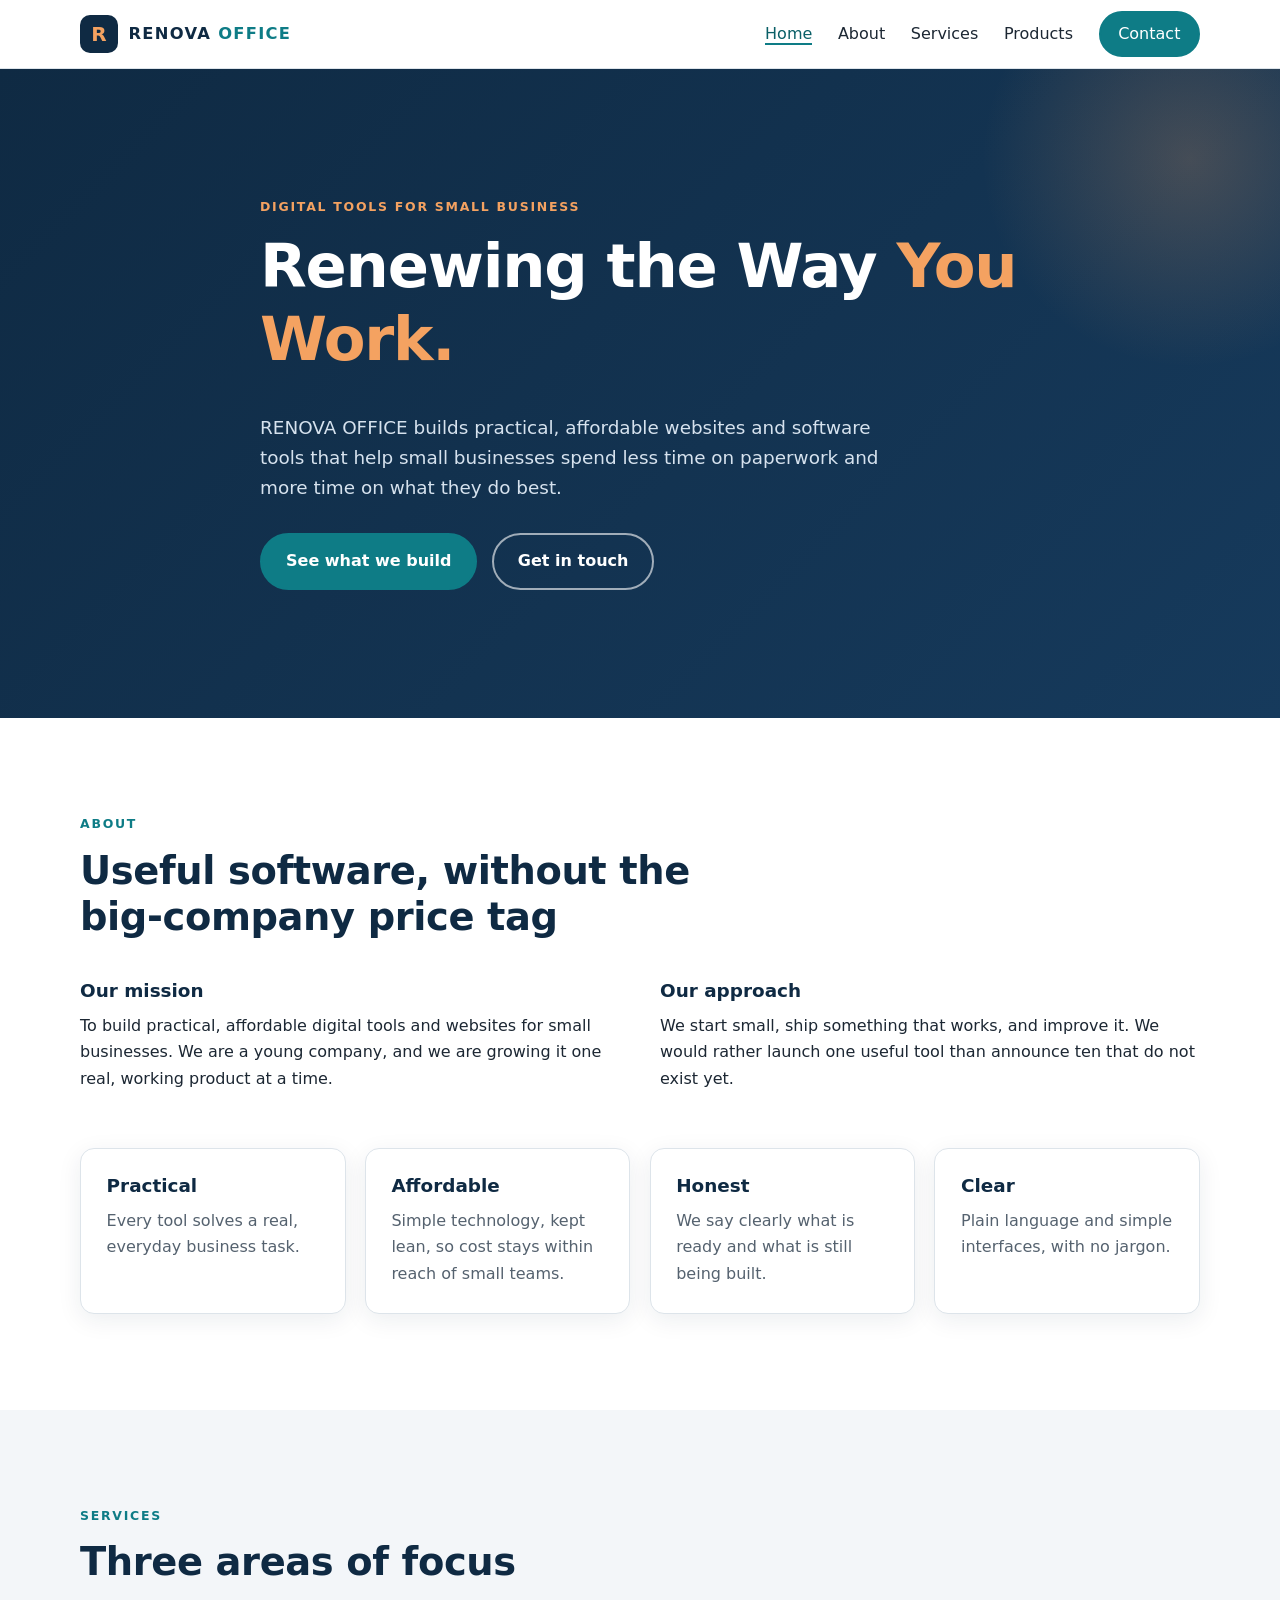
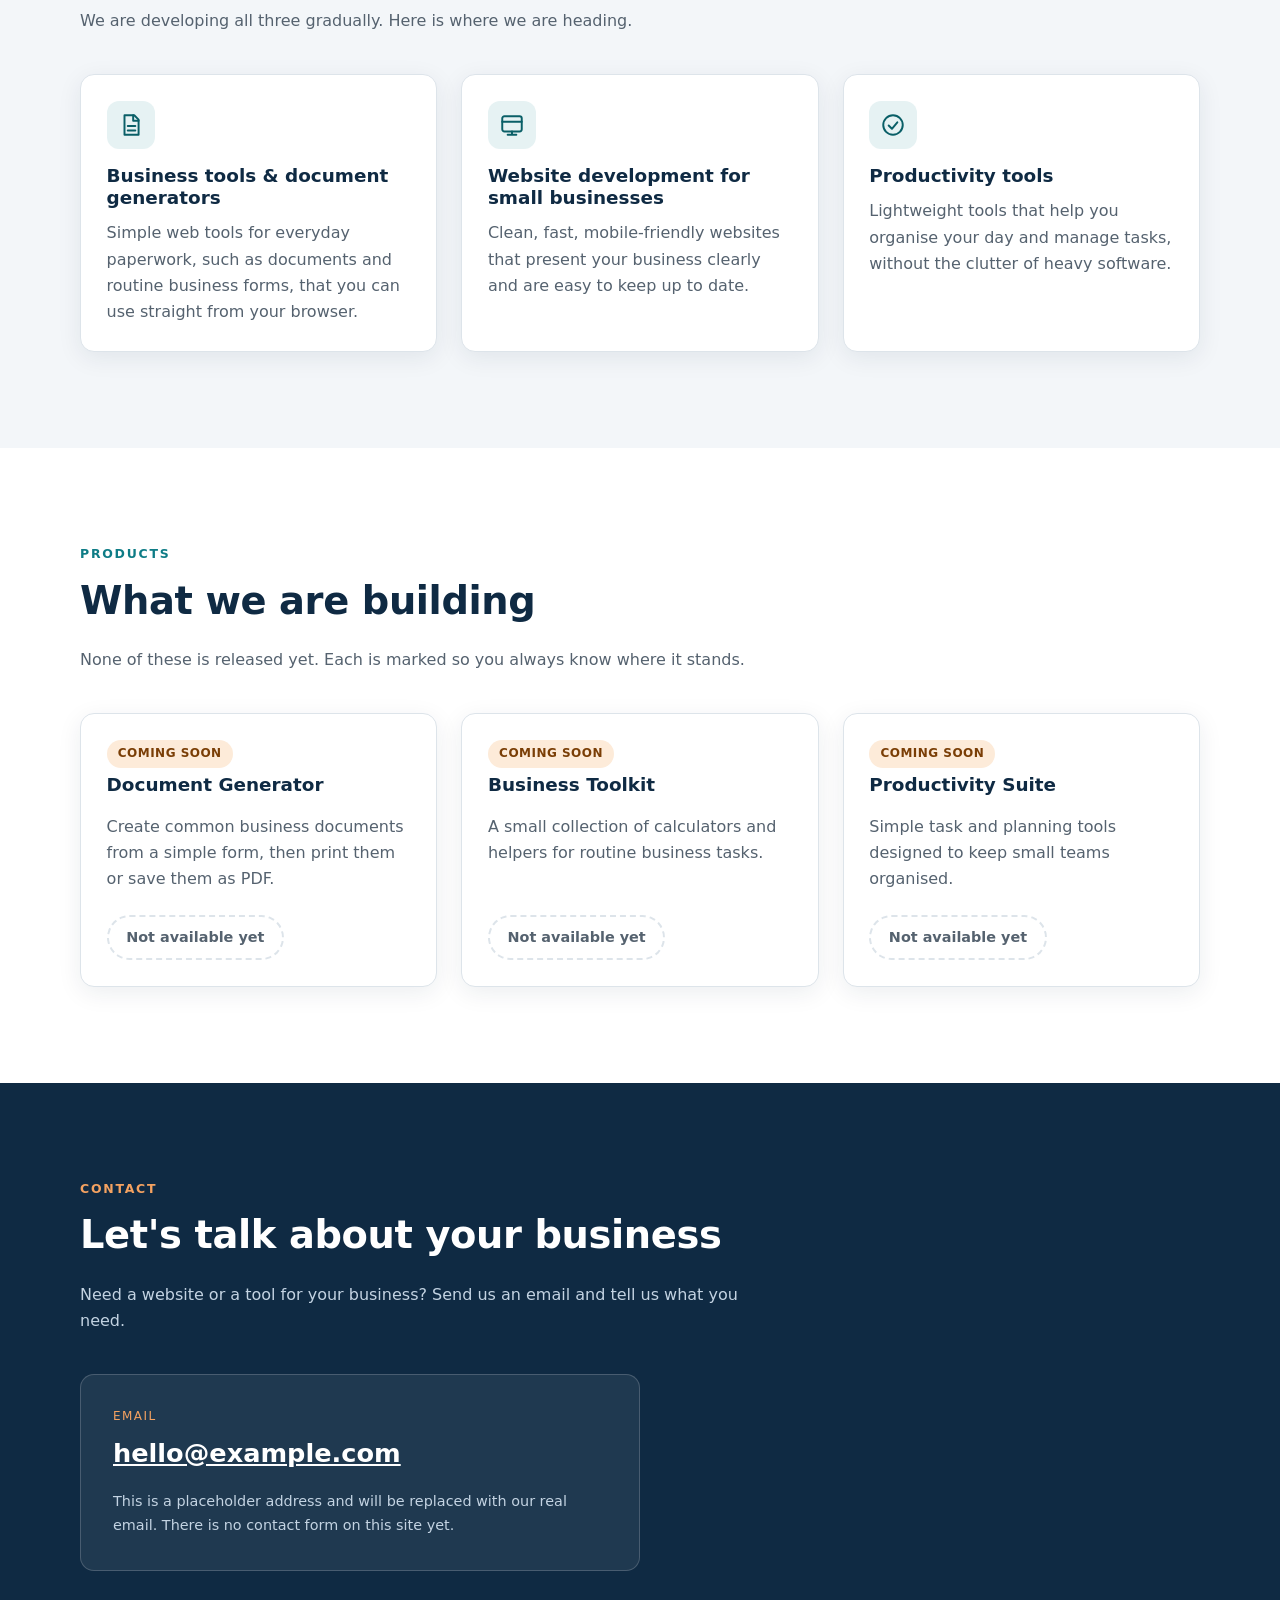
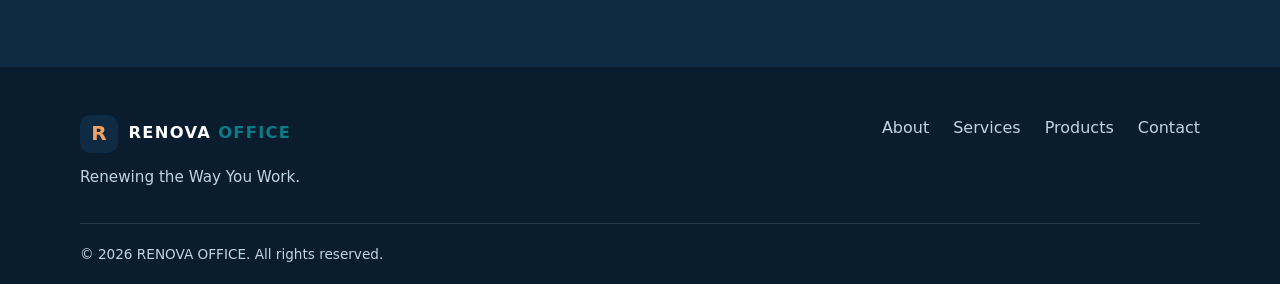
==== index.html @ 02d33f27 "Add Phase 1 company website Static HTML/CSS/vanilla JS site with Home, About, Services, Products (al" ====
<!DOCTYPE html>
<html lang="en">
<head>
  <meta charset="UTF-8">
  <meta name="viewport" content="width=device-width, initial-scale=1">
  <title>RENOVA OFFICE — Renewing the Way You Work</title>
  <meta name="description" content="RENOVA OFFICE builds practical, affordable digital tools and websites for small businesses.">
  <meta name="theme-color" content="#0f2a43">
  <link rel="icon" href="assets/favicon.svg" type="image/svg+xml">
  <link rel="stylesheet" href="style.css">
  <script src="script.js" defer></script>
</head>
<body>
  <a class="skip-link" href="#main">Skip to content</a>

  <header class="site-header" id="top">
    <div class="container header-inner">
      <a class="brand" href="#top" aria-label="RENOVA OFFICE home">
        <span class="brand-mark" aria-hidden="true">R</span>
        <span class="brand-name">RENOVA <span>OFFICE</span></span>
      </a>
      <button class="nav-toggle" id="nav-toggle" aria-expanded="false" aria-controls="site-nav" aria-label="Toggle navigation">
        <span></span><span></span><span></span>
      </button>
      <nav class="site-nav" id="site-nav" aria-label="Main">
        <ul>
          <li><a href="#home">Home</a></li>
          <li><a href="#about">About</a></li>
          <li><a href="#services">Services</a></li>
          <li><a href="#products">Products</a></li>
          <li><a class="btn btn-small" href="#contact">Contact</a></li>
        </ul>
      </nav>
    </div>
  </header>

  <main id="main">
    <!-- HOME -->
    <section class="hero" id="home">
      <div class="container hero-inner">
        <p class="eyebrow reveal">Digital tools for small business</p>
        <h1 class="reveal">Renewing the Way <span class="accent">You Work.</span></h1>
        <p class="lead reveal">RENOVA OFFICE builds practical, affordable websites and software tools that help small businesses spend less time on paperwork and more time on what they do best.</p>
        <div class="hero-actions reveal">
          <a class="btn" href="#services">See what we build</a>
          <a class="btn btn-ghost" href="#contact">Get in touch</a>
        </div>
      </div>
    </section>

    <!-- ABOUT -->
    <section class="section" id="about">
      <div class="container">
        <header class="section-head reveal">
          <p class="eyebrow">About</p>
          <h2>Useful software, without the big-company price tag</h2>
        </header>
        <div class="about-grid">
          <div class="reveal">
            <h3>Our mission</h3>
            <p>To build practical, affordable digital tools and websites for small businesses. We are a young company, and we are growing it one real, working product at a time.</p>
          </div>
          <div class="reveal">
            <h3>Our approach</h3>
            <p>We start small, ship something that works, and improve it. We would rather launch one useful tool than announce ten that do not exist yet.</p>
          </div>
        </div>
        <ul class="values">
          <li class="card reveal">
            <h3>Practical</h3>
            <p>Every tool solves a real, everyday business task.</p>
          </li>
          <li class="card reveal">
            <h3>Affordable</h3>
            <p>Simple technology, kept lean, so cost stays within reach of small teams.</p>
          </li>
          <li class="card reveal">
            <h3>Honest</h3>
            <p>We say clearly what is ready and what is still being built.</p>
          </li>
          <li class="card reveal">
            <h3>Clear</h3>
            <p>Plain language and simple interfaces, with no jargon.</p>
          </li>
        </ul>
      </div>
    </section>

    <!-- SERVICES -->
    <section class="section section-alt" id="services">
      <div class="container">
        <header class="section-head reveal">
          <p class="eyebrow">Services</p>
          <h2>Three areas of focus</h2>
          <p>We are developing all three gradually. Here is where we are heading.</p>
        </header>
        <div class="grid-3">
          <article class="card service reveal">
            <span class="icon" aria-hidden="true">
              <svg viewBox="0 0 24 24"><path d="M6 3h9l4 4v14H6z"/><path d="M14 3v5h5"/><path d="M9 13h7M9 17h7"/></svg>
            </span>
            <h3>Business tools &amp; document generators</h3>
            <p>Simple web tools for everyday paperwork, such as documents and routine business forms, that you can use straight from your browser.</p>
          </article>
          <article class="card service reveal">
            <span class="icon" aria-hidden="true">
              <svg viewBox="0 0 24 24"><rect x="3" y="4" width="18" height="14" rx="2"/><path d="M3 9h18M8 21h8M12 18v3"/></svg>
            </span>
            <h3>Website development for small businesses</h3>
            <p>Clean, fast, mobile-friendly websites that present your business clearly and are easy to keep up to date.</p>
          </article>
          <article class="card service reveal">
            <span class="icon" aria-hidden="true">
              <svg viewBox="0 0 24 24"><circle cx="12" cy="12" r="9"/><path d="M8 12.5l3 3 5-6"/></svg>
            </span>
            <h3>Productivity tools</h3>
            <p>Lightweight tools that help you organise your day and manage tasks, without the clutter of heavy software.</p>
          </article>
        </div>
      </div>
    </section>

    <!-- PRODUCTS -->
    <section class="section" id="products">
      <div class="container">
        <header class="section-head reveal">
          <p class="eyebrow">Products</p>
          <h2>What we are building</h2>
          <p>None of these is released yet. Each is marked so you always know where it stands.</p>
        </header>
        <div class="grid-3" id="product-list">
          <article class="card product reveal" data-status="coming-soon">
            <span class="badge">Coming Soon</span>
            <h3>Document Generator</h3>
            <p>Create common business documents from a simple form, then print them or save them as PDF.</p>
            <span class="btn btn-disabled" aria-disabled="true">Not available yet</span>
          </article>
          <article class="card product reveal" data-status="coming-soon">
            <span class="badge">Coming Soon</span>
            <h3>Business Toolkit</h3>
            <p>A small collection of calculators and helpers for routine business tasks.</p>
            <span class="btn btn-disabled" aria-disabled="true">Not available yet</span>
          </article>
          <article class="card product reveal" data-status="coming-soon">
            <span class="badge">Coming Soon</span>
            <h3>Productivity Suite</h3>
            <p>Simple task and planning tools designed to keep small teams organised.</p>
            <span class="btn btn-disabled" aria-disabled="true">Not available yet</span>
          </article>
        </div>
      </div>
    </section>

    <!-- CONTACT -->
    <section class="section section-dark" id="contact">
      <div class="container contact-inner">
        <header class="section-head reveal">
          <p class="eyebrow">Contact</p>
          <h2>Let's talk about your business</h2>
          <p>Need a website or a tool for your business? Send us an email and tell us what you need.</p>
        </header>
        <div class="contact-card reveal">
          <p class="contact-label">Email</p>
          <!-- TODO: replace with the real company email address -->
          <a class="contact-email" href="mailto:hello@example.com">hello@example.com</a>
          <p class="note">This is a placeholder address and will be replaced with our real email. There is no contact form on this site yet.</p>
        </div>
      </div>
    </section>
  </main>

  <footer class="site-footer">
    <div class="container footer-inner">
      <div>
        <a class="brand" href="#top" aria-label="Back to top">
          <span class="brand-mark" aria-hidden="true">R</span>
          <span class="brand-name">RENOVA <span>OFFICE</span></span>
        </a>
        <p class="footer-tag">Renewing the Way You Work.</p>
      </div>
      <ul class="footer-links">
        <li><a href="#about">About</a></li>
        <li><a href="#services">Services</a></li>
        <li><a href="#products">Products</a></li>
        <li><a href="#contact">Contact</a></li>
      </ul>
    </div>
    <div class="container footer-bottom">
      <p>&copy; <span id="year">2026</span> RENOVA OFFICE. All rights reserved.</p>
    </div>
  </footer>
</body>
</html>
---- style.css ----
/* RENOVA OFFICE — site styles
   Branding lives in the :root variables below. */
:root {
  --navy: #0f2a43;
  --navy-2: #163a5c;
  --teal: #0e7c86;
  --teal-dark: #0a5f67;
  --amber: #f4a261;
  --ink: #1c2733;
  --muted: #55626f;
  --bg: #ffffff;
  --bg-alt: #f3f6f9;
  --line: #dde4ea;
  --radius: 14px;
  --shadow: 0 6px 24px rgba(15, 42, 67, 0.08);
  --max: 1120px;
  --header-h: 68px;
  --font: system-ui, -apple-system, "Segoe UI", Roboto, "Helvetica Neue", Arial, sans-serif;
}

*, *::before, *::after { box-sizing: border-box; }
html { scroll-behavior: smooth; scroll-padding-top: var(--header-h); }
body {
  margin: 0;
  font-family: var(--font);
  color: var(--ink);
  background: var(--bg);
  line-height: 1.65;
  -webkit-font-smoothing: antialiased;
}
img, svg { max-width: 100%; }
h1, h2, h3 { line-height: 1.2; margin: 0 0 .6em; color: var(--navy); }
h1 { font-size: clamp(2.2rem, 5.5vw, 3.8rem); letter-spacing: -0.02em; }
h2 { font-size: clamp(1.7rem, 3.5vw, 2.4rem); letter-spacing: -0.01em; }
h3 { font-size: 1.15rem; }
p { margin: 0 0 1em; }
a { color: var(--teal-dark); }
ul { margin: 0; padding: 0; list-style: none; }

:focus-visible { outline: 3px solid var(--amber); outline-offset: 3px; border-radius: 4px; }

.container { width: min(100% - 2.5rem, var(--max)); margin-inline: auto; }

.skip-link {
  position: absolute; left: 1rem; top: -4rem; z-index: 100;
  background: var(--navy); color: #fff; padding: .6rem 1rem; border-radius: 8px;
}
.skip-link:focus { top: 1rem; }

/* Header */
.site-header {
  position: sticky; top: 0; z-index: 50;
  background: rgba(255, 255, 255, .94);
  backdrop-filter: blur(8px);
  border-bottom: 1px solid var(--line);
}
.header-inner { display: flex; align-items: center; justify-content: space-between; height: var(--header-h); }

.brand { display: inline-flex; align-items: center; gap: .65rem; text-decoration: none; }
.brand-mark {
  display: grid; place-items: center; width: 38px; height: 38px;
  background: var(--navy); color: var(--amber);
  font-weight: 800; font-size: 1.25rem; border-radius: 10px;
}
.brand-name { font-weight: 800; letter-spacing: .08em; color: var(--navy); font-size: 1.02rem; }
.brand-name span { color: var(--teal); font-weight: 600; }

.site-nav ul { display: flex; align-items: center; gap: 1.6rem; }
.site-nav a { text-decoration: none; color: var(--ink); font-weight: 500; }
.site-nav a:not(.btn):hover { color: var(--teal); }
.site-nav a.active { color: var(--teal-dark); box-shadow: 0 2px 0 var(--teal); }

.nav-toggle { display: none; background: none; border: 0; padding: .5rem; cursor: pointer; }
.nav-toggle span { display: block; width: 24px; height: 2px; background: var(--navy); margin: 5px 0; transition: transform .25s, opacity .25s; }
.nav-toggle[aria-expanded="true"] span:nth-child(1) { transform: translateY(7px) rotate(45deg); }
.nav-toggle[aria-expanded="true"] span:nth-child(2) { opacity: 0; }
.nav-toggle[aria-expanded="true"] span:nth-child(3) { transform: translateY(-7px) rotate(-45deg); }

/* Buttons */
.btn {
  display: inline-block; padding: .85rem 1.5rem; border-radius: 999px;
  background: var(--teal); color: #fff !important; font-weight: 600; text-decoration: none;
  border: 2px solid var(--teal); transition: background .2s, transform .2s;
}
.btn:hover { background: var(--teal-dark); border-color: var(--teal-dark); transform: translateY(-1px); }
.btn-small { padding: .5rem 1.1rem; }
.btn-ghost { background: transparent; border-color: rgba(255, 255, 255, .6); }
.btn-ghost:hover { background: rgba(255, 255, 255, .12); border-color: #fff; }
.btn-disabled {
  background: transparent; color: var(--muted) !important; border: 2px dashed var(--line);
  cursor: not-allowed; font-size: .9rem; padding: .55rem 1.1rem;
}
.btn-disabled:hover { background: transparent; border-color: var(--line); transform: none; }

/* Hero */
.hero {
  background: linear-gradient(135deg, var(--navy) 0%, var(--navy-2) 100%);
  color: #fff; padding: clamp(4rem, 12vw, 8rem) 0;
  position: relative; overflow: hidden;
}
.hero::after {
  content: ""; position: absolute; right: -120px; top: -120px; width: 420px; height: 420px;
  border-radius: 50%; background: radial-gradient(circle, rgba(244, 162, 97, .22), transparent 70%);
}
.hero-inner { position: relative; max-width: 760px; }
.hero h1 { color: #fff; }
.hero .accent { color: var(--amber); }
.lead { font-size: 1.15rem; color: #d6e2ee; max-width: 640px; }
.hero-actions { display: flex; flex-wrap: wrap; gap: .9rem; margin-top: 1.8rem; }
.eyebrow { text-transform: uppercase; letter-spacing: .14em; font-size: .78rem; font-weight: 700; color: var(--teal); margin-bottom: .8rem; }
.hero .eyebrow { color: var(--amber); }

/* Sections */
.section { padding: clamp(3.5rem, 8vw, 6rem) 0; }
.section-alt { background: var(--bg-alt); }
.section-head { max-width: 680px; margin-bottom: 2.5rem; }
.section-head p:last-child { color: var(--muted); margin-bottom: 0; }

.about-grid { display: grid; grid-template-columns: repeat(2, 1fr); gap: 2.5rem; margin-bottom: 2.5rem; }
.values { display: grid; grid-template-columns: repeat(4, 1fr); gap: 1.2rem; }

.grid-3 { display: grid; grid-template-columns: repeat(3, 1fr); gap: 1.5rem; }

.card {
  background: #fff; border: 1px solid var(--line); border-radius: var(--radius);
  padding: 1.6rem; box-shadow: var(--shadow);
}
.card p { color: var(--muted); margin-bottom: 0; }
.service .icon {
  display: grid; place-items: center; width: 48px; height: 48px; border-radius: 12px;
  background: rgba(14, 124, 134, .1); margin-bottom: 1rem;
}
.service .icon svg { width: 26px; height: 26px; fill: none; stroke: var(--teal-dark); stroke-width: 1.8; stroke-linecap: round; stroke-linejoin: round; }

.product { display: flex; flex-direction: column; align-items: flex-start; gap: .4rem; }
.product p { flex: 1; margin-bottom: 1rem; }
.badge {
  background: #fdebd9; color: #7a3e06; font-size: .75rem; font-weight: 700;
  padding: .25rem .7rem; border-radius: 999px; letter-spacing: .04em; text-transform: uppercase;
}

/* Contact */
.section-dark { background: var(--navy); color: #fff; }
.section-dark h2 { color: #fff; }
.section-dark .eyebrow { color: var(--amber); }
.section-dark .section-head p:last-child { color: #c3d3e2; }
.contact-card {
  background: rgba(255, 255, 255, .07); border: 1px solid rgba(255, 255, 255, .18);
  border-radius: var(--radius); padding: 2rem; max-width: 560px;
}
.contact-label { text-transform: uppercase; letter-spacing: .12em; font-size: .75rem; color: var(--amber); margin-bottom: .3rem; }
.contact-email { font-size: clamp(1.2rem, 3vw, 1.6rem); font-weight: 700; color: #fff; word-break: break-all; }
.note { font-size: .9rem; color: #c3d3e2; margin: 1rem 0 0; }

/* Footer */
.site-footer { background: #0a1d2f; color: #c3d3e2; padding-top: 3rem; }
.site-footer .brand-name { color: #fff; }
.footer-inner { display: flex; justify-content: space-between; gap: 2rem; flex-wrap: wrap; padding-bottom: 2rem; }
.footer-tag { margin: .8rem 0 0; font-size: .95rem; }
.footer-links { display: flex; gap: 1.5rem; flex-wrap: wrap; }
.footer-links a { color: #c3d3e2; text-decoration: none; }
.footer-links a:hover { color: #fff; text-decoration: underline; }
.footer-bottom { border-top: 1px solid rgba(255, 255, 255, .12); padding: 1.2rem 0; font-size: .85rem; }
.footer-bottom p { margin: 0; }

/* Subtle reveal animation (only when JS is running) */
.js .reveal { opacity: 0; transform: translateY(14px); transition: opacity .6s ease, transform .6s ease; }
.js .reveal.visible { opacity: 1; transform: none; }

/* Tablet */
@media (max-width: 960px) {
  .grid-3 { grid-template-columns: repeat(2, 1fr); }
  .values { grid-template-columns: repeat(2, 1fr); }
}

/* Mobile */
@media (max-width: 760px) {
  .nav-toggle { display: block; }
  .site-nav {
    position: absolute; top: var(--header-h); left: 0; right: 0;
    background: #fff; border-bottom: 1px solid var(--line);
    max-height: 0; overflow: hidden; visibility: hidden;
    transition: max-height .3s ease, visibility .3s;
  }
  .site-nav.open { max-height: 420px; visibility: visible; }
  .site-nav ul { flex-direction: column; align-items: stretch; gap: 0; padding: .5rem 1.25rem 1.2rem; }
  .site-nav li a:not(.btn) { display: block; padding: .8rem 0; border-bottom: 1px solid var(--line); }
  .site-nav .btn { margin-top: .8rem; text-align: center; display: block; }
  .about-grid, .grid-3 { grid-template-columns: 1fr; }
  .about-grid { gap: 1rem; }
}
@media (max-width: 480px) {
  .values { grid-template-columns: 1fr; }
  .hero-actions .btn { width: 100%; text-align: center; }
}

@media (prefers-reduced-motion: reduce) {
  html { scroll-behavior: auto; }
  *, *::before, *::after { transition: none !important; animation: none !important; }
  .js .reveal { opacity: 1; transform: none; }
}
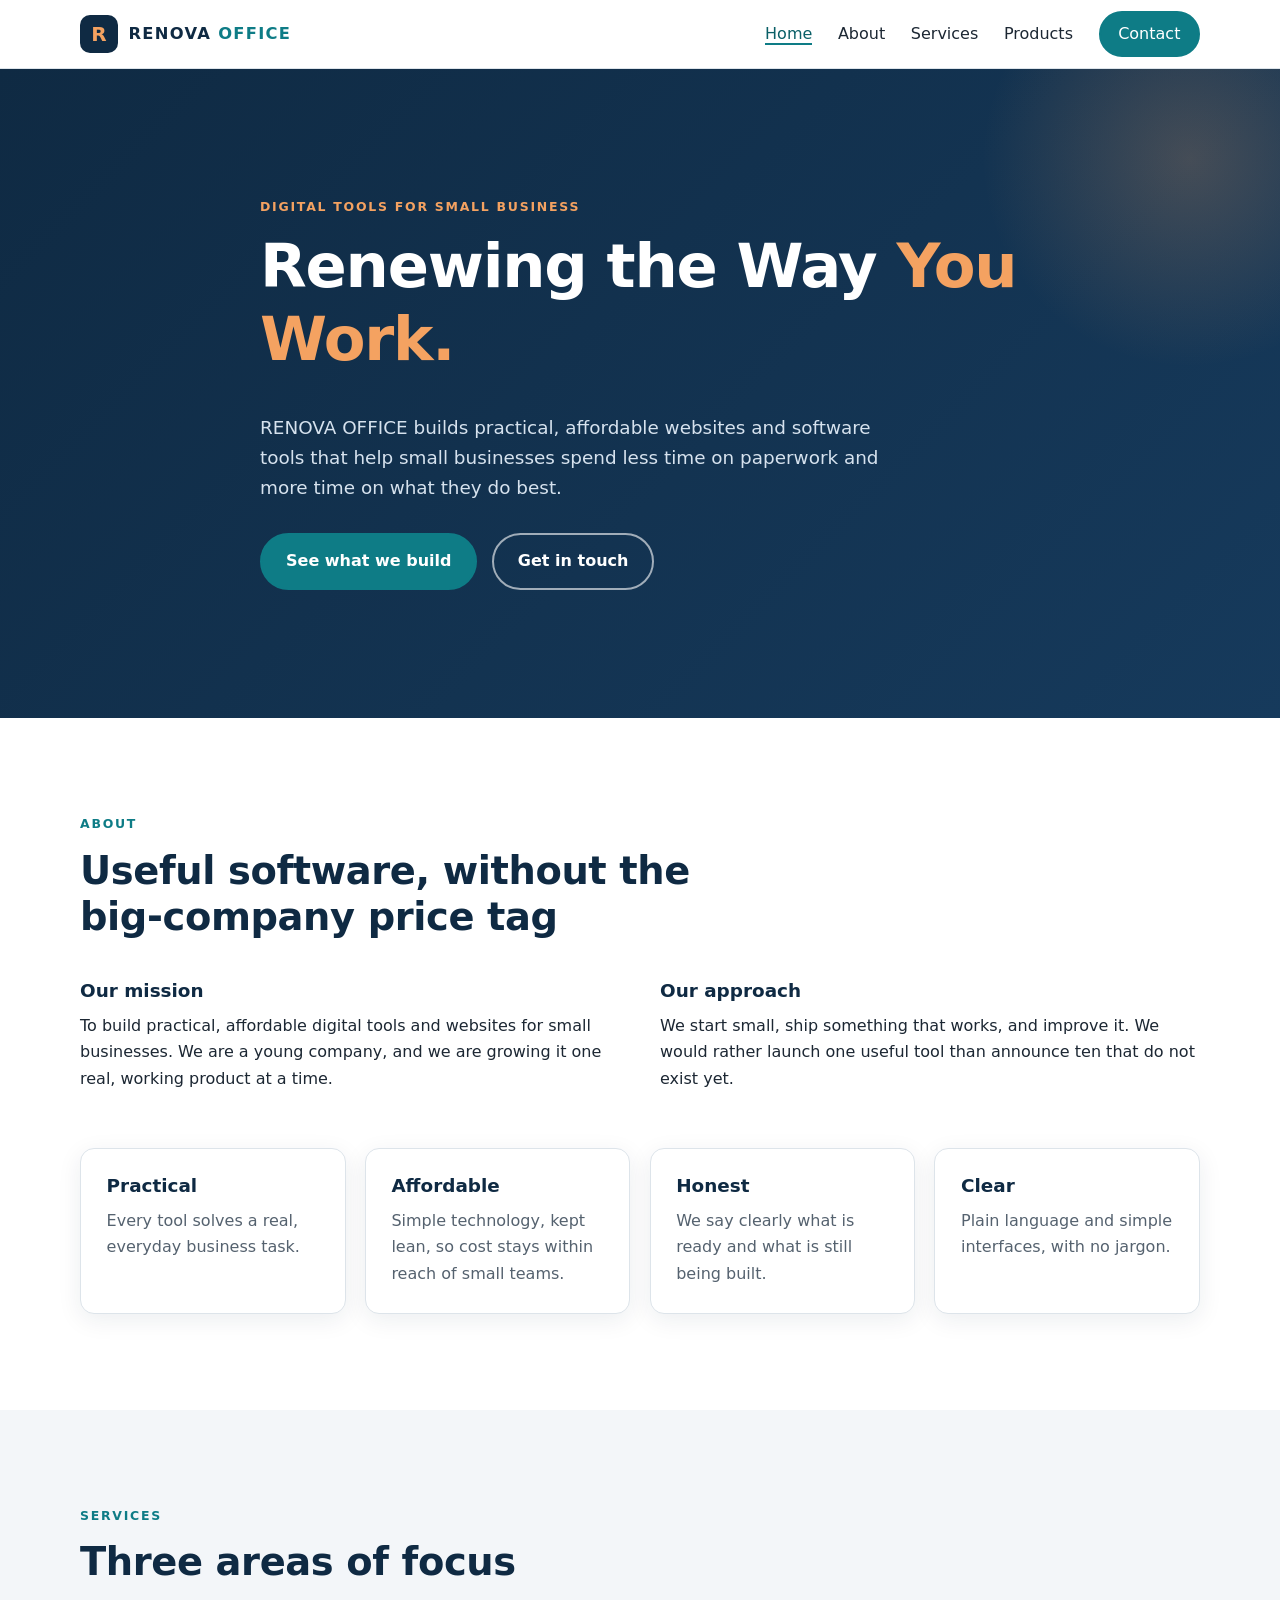
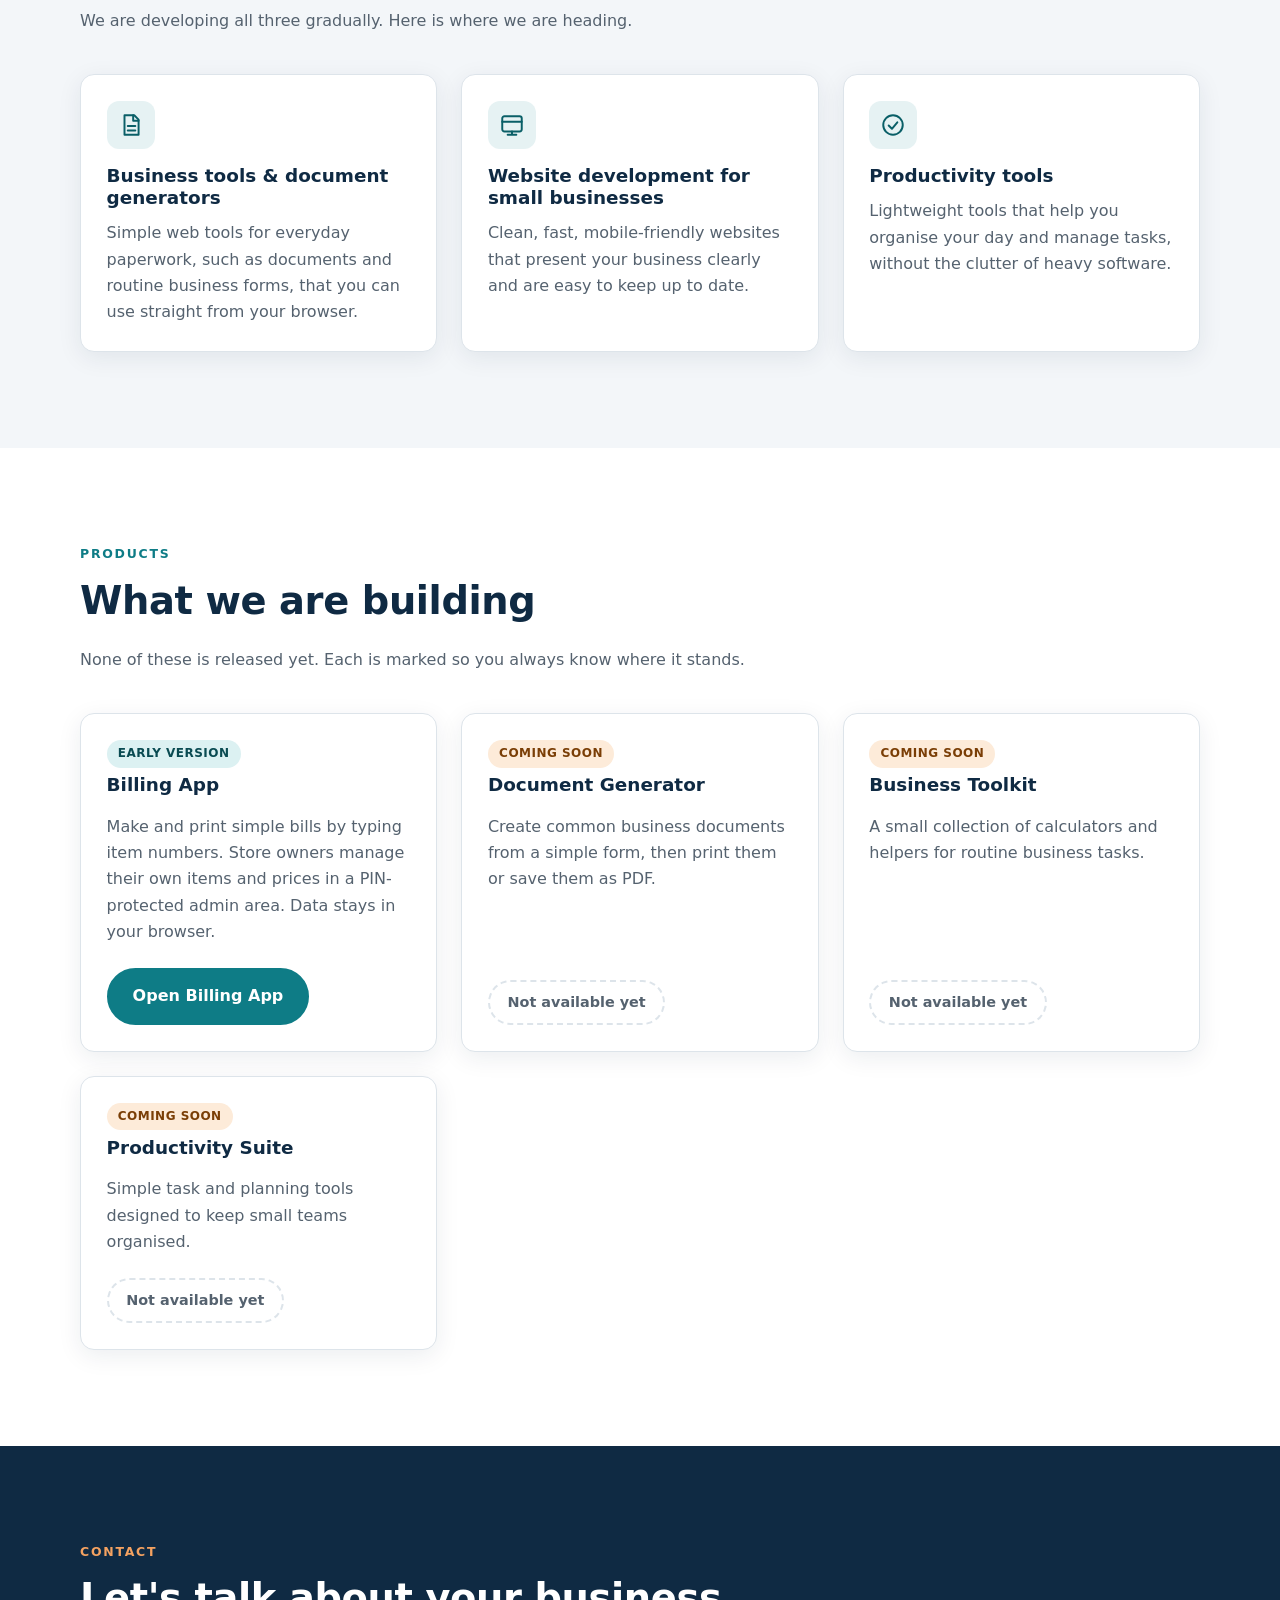
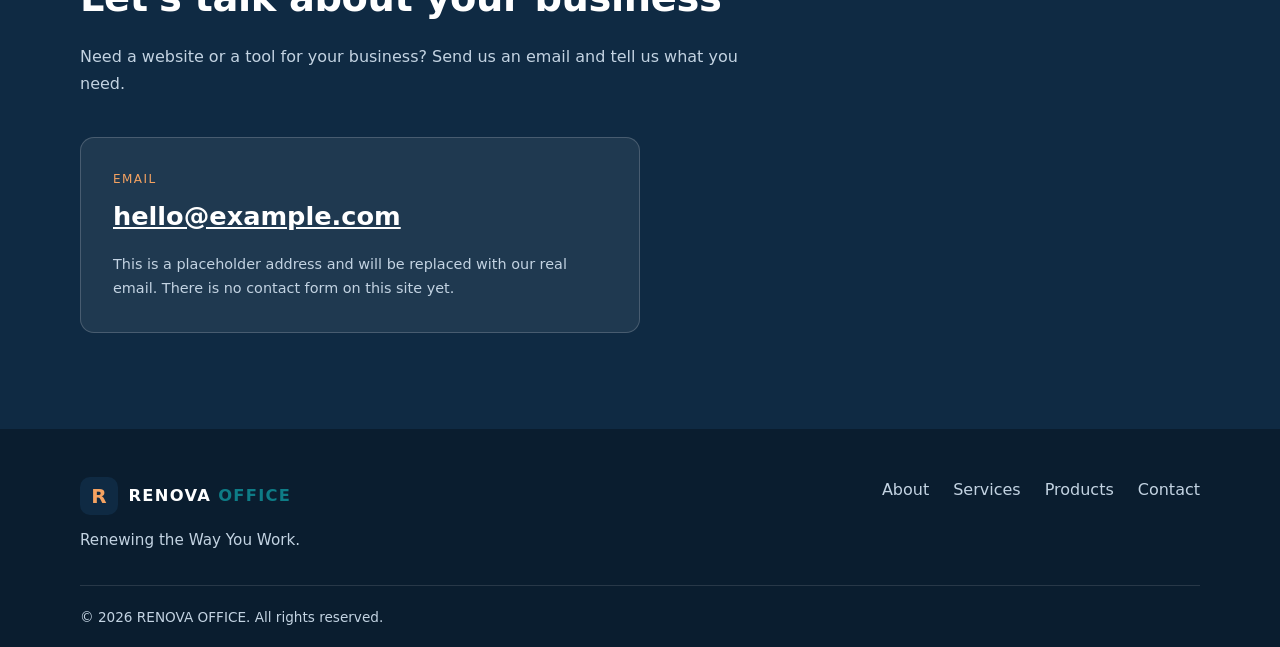
==== commit 1afd33a3: "Add Billing App with PIN-protected admin room Client-side billing tool under tools/billing: add item" ====
--- a/index.html
+++ b/index.html
@@ -129,6 +129,12 @@
           <p>None of these is released yet. Each is marked so you always know where it stands.</p>
         </header>
         <div class="grid-3" id="product-list">
+          <article class="card product reveal" data-status="early">
+            <span class="badge badge-live">Early version</span>
+            <h3>Billing App</h3>
+            <p>Make and print simple bills by typing item numbers. Store owners manage their own items and prices in a PIN-protected admin area. Data stays in your browser.</p>
+            <a class="btn" href="tools/billing/index.html">Open Billing App</a>
+          </article>
           <article class="card product reveal" data-status="coming-soon">
             <span class="badge">Coming Soon</span>
             <h3>Document Generator</h3>
--- a/style.css
+++ b/style.css
@@ -139,6 +139,8 @@
   padding: .25rem .7rem; border-radius: 999px; letter-spacing: .04em; text-transform: uppercase;
 }
 
+.badge-live { background: #dcf1f2; color: #0a4b52; }
+
 /* Contact */
 .section-dark { background: var(--navy); color: #fff; }
 .section-dark h2 { color: #fff; }
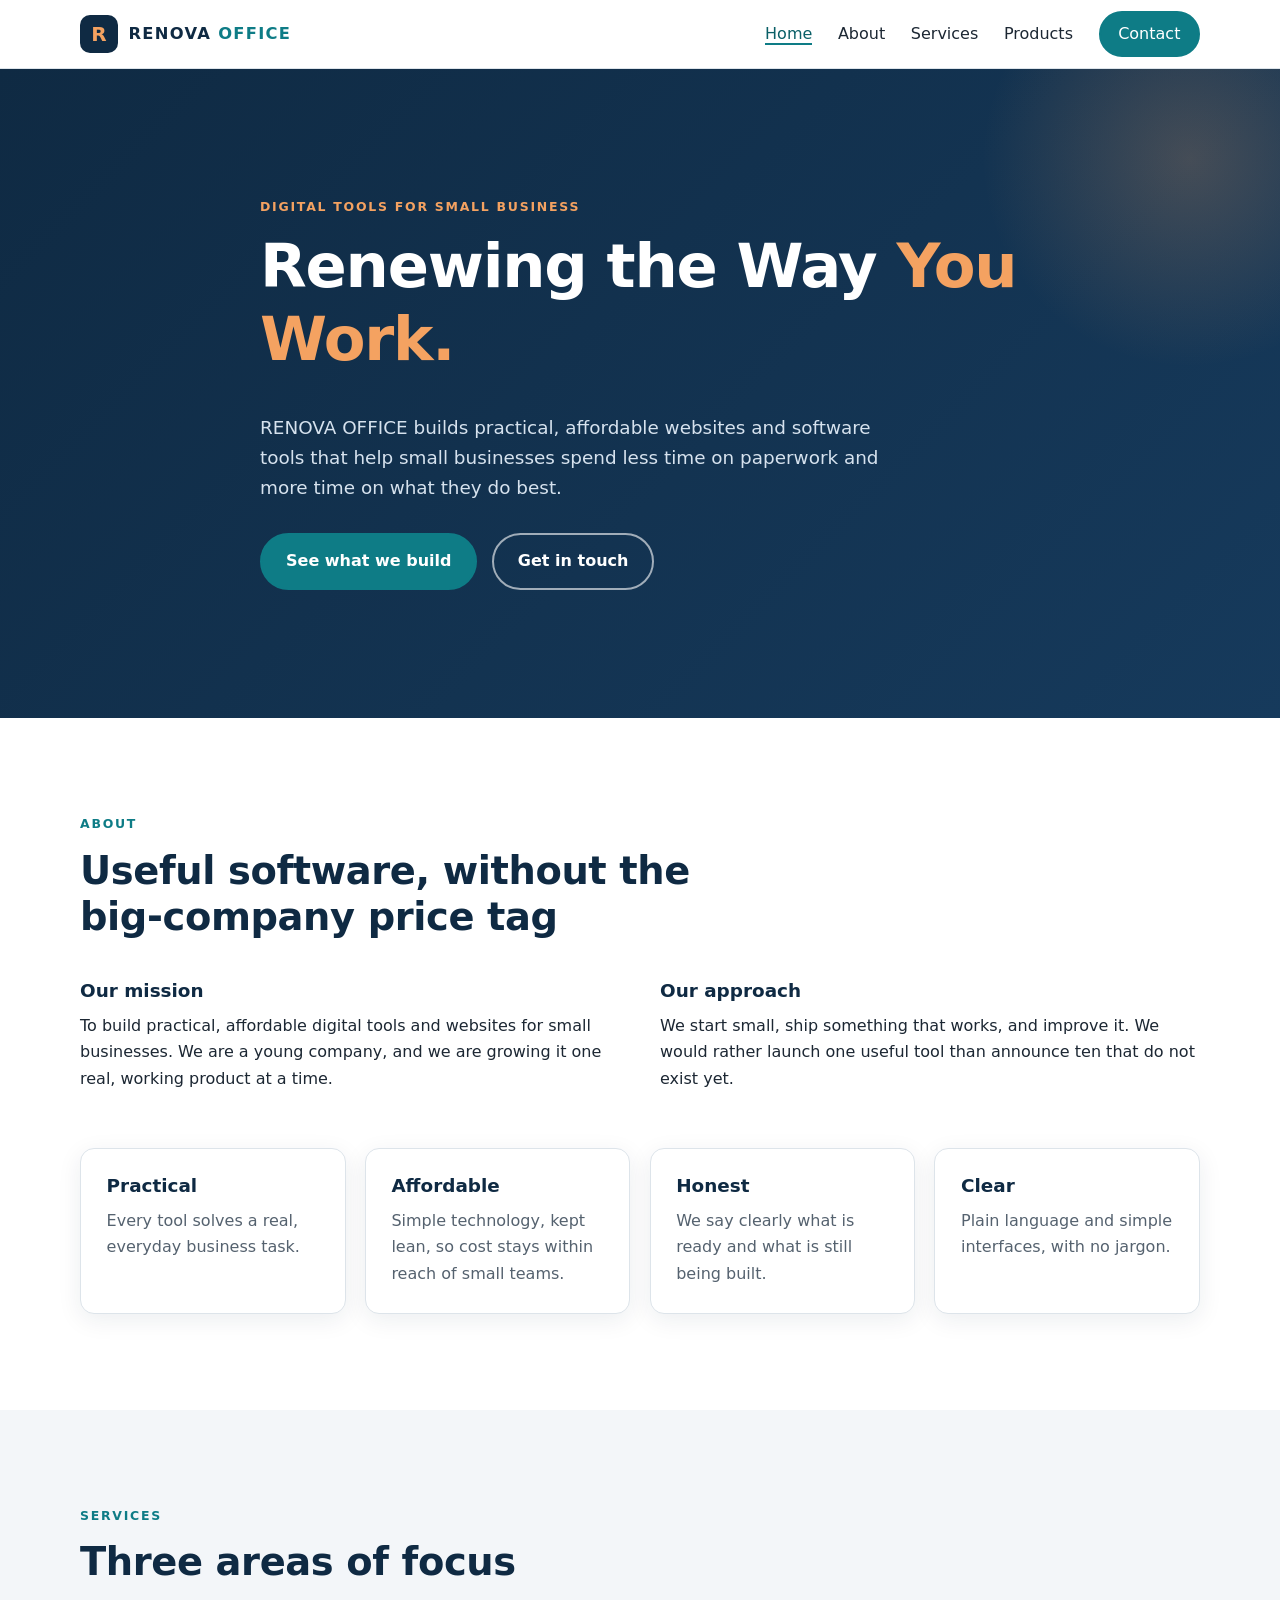
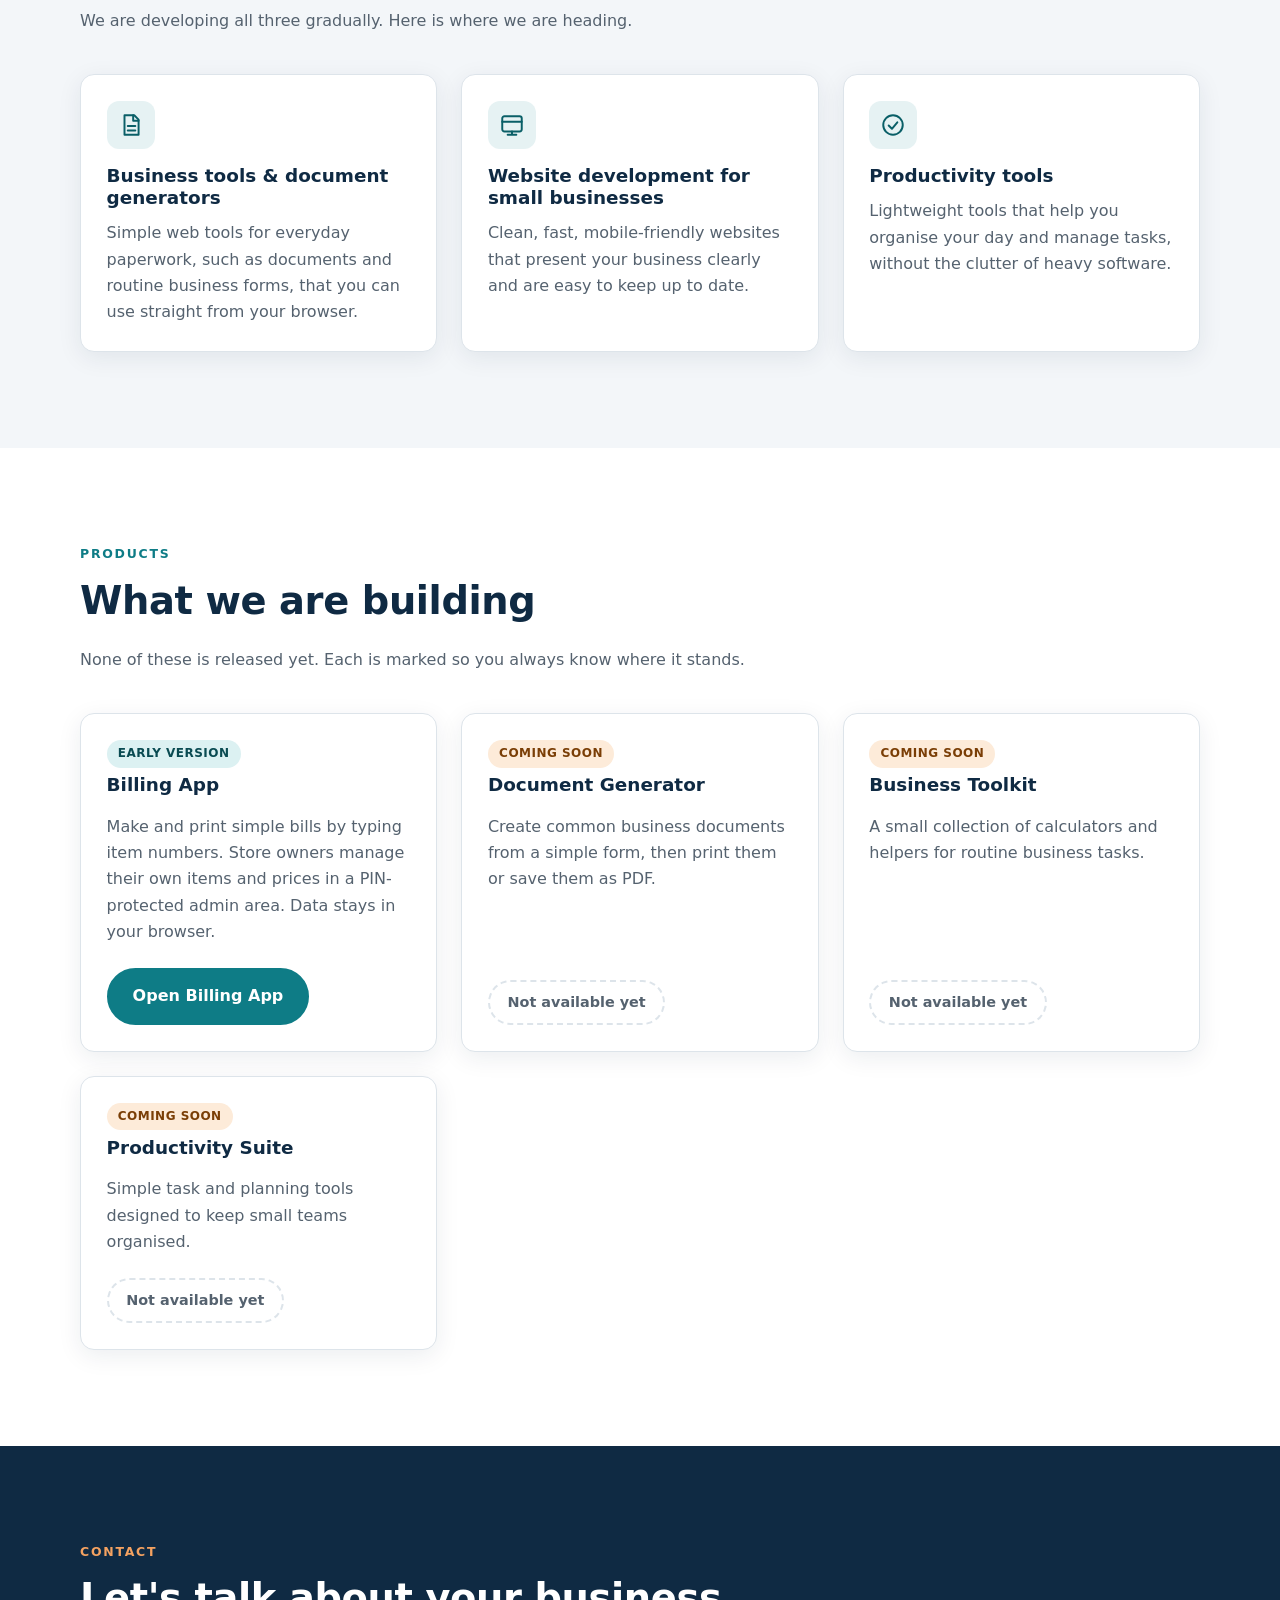
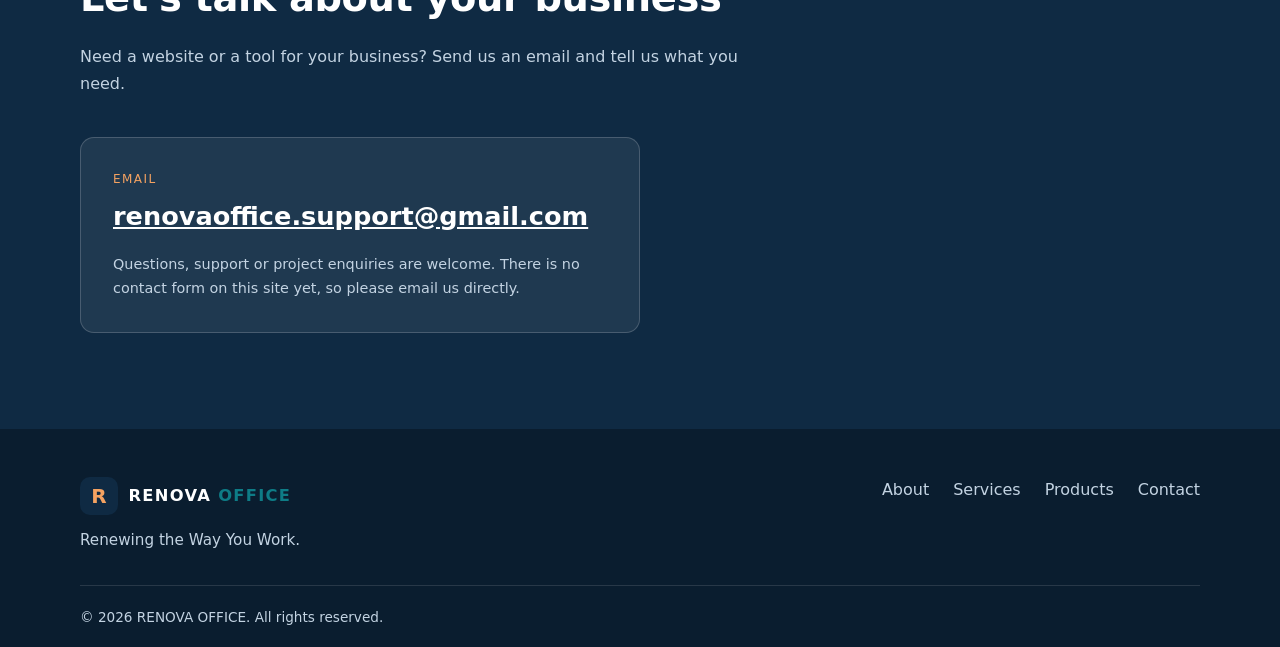
==== commit 4997f80c: "Colourful billing UI and support email Restyle the Billing App (gradient header, colour-coded item t" ====
--- a/index.html
+++ b/index.html
@@ -167,9 +167,8 @@
         </header>
         <div class="contact-card reveal">
           <p class="contact-label">Email</p>
-          <!-- TODO: replace with the real company email address -->
-          <a class="contact-email" href="mailto:hello@example.com">hello@example.com</a>
-          <p class="note">This is a placeholder address and will be replaced with our real email. There is no contact form on this site yet.</p>
+          <a class="contact-email" href="mailto:renovaoffice.support@gmail.com">renovaoffice.support@gmail.com</a>
+          <p class="note">Questions, support or project enquiries are welcome. There is no contact form on this site yet, so please email us directly.</p>
         </div>
       </div>
     </section>
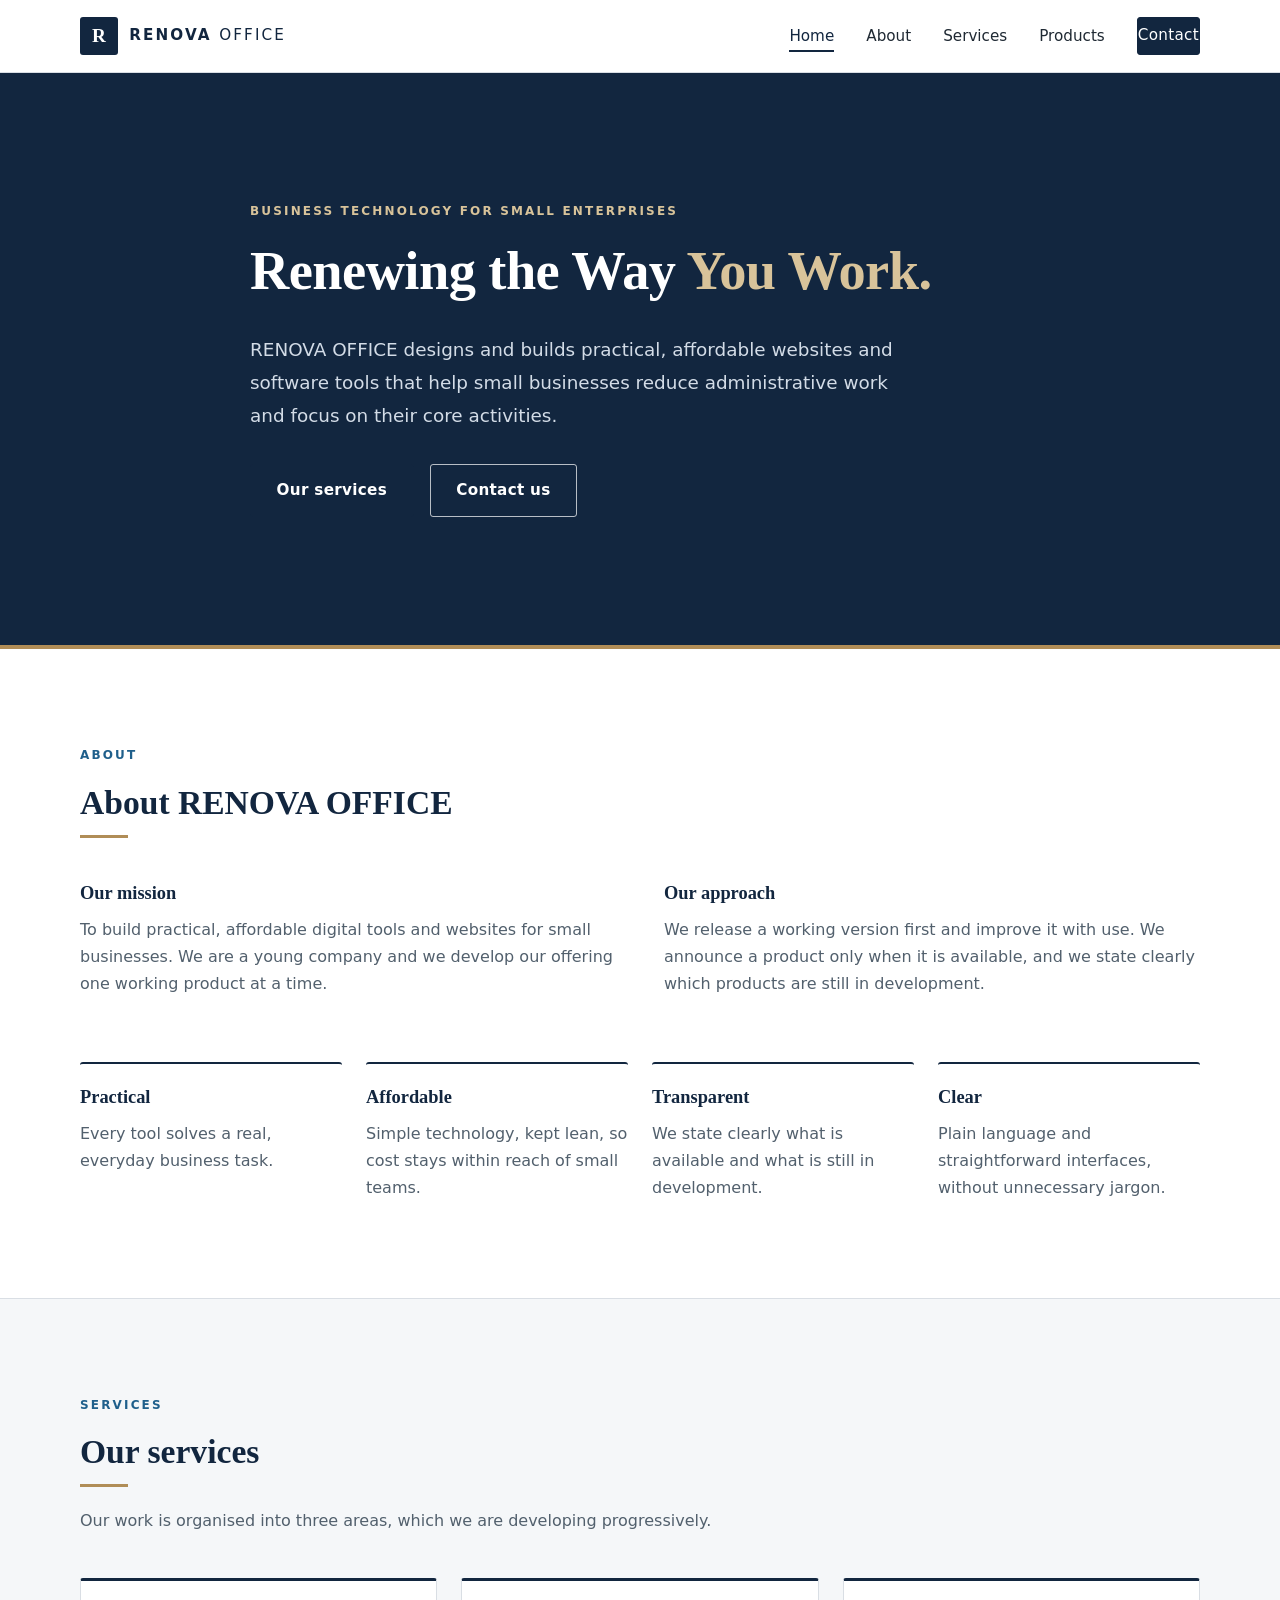
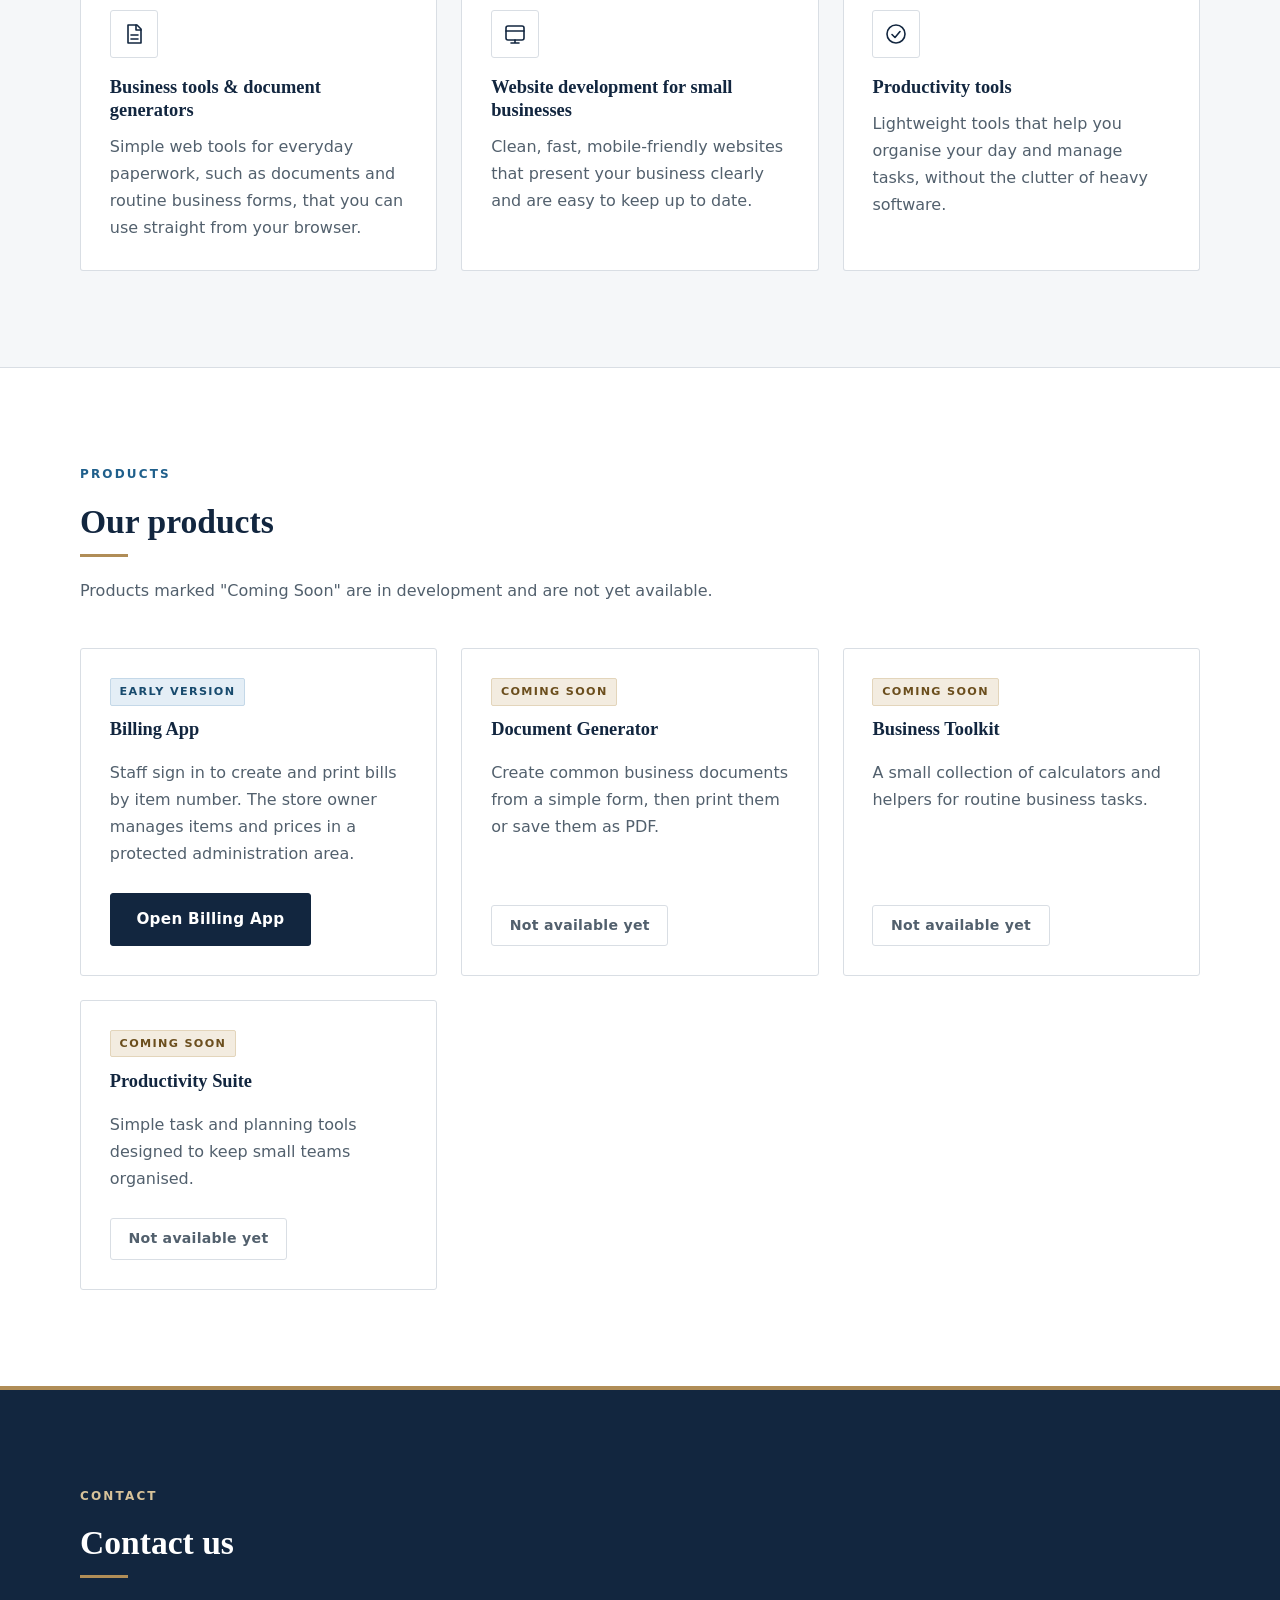
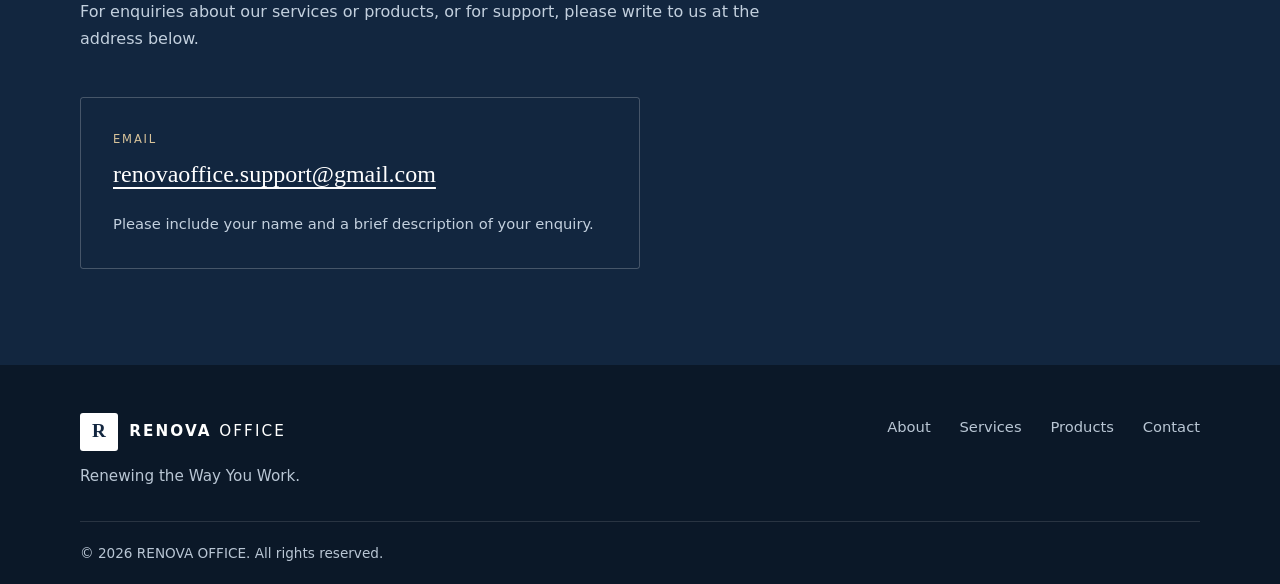
==== commit 4506ff06: "Give the main site a formal corporate look Replace the playful styling with a corporate theme: solid" ====
--- a/index.html
+++ b/index.html
@@ -7,8 +7,8 @@
   <meta name="description" content="RENOVA OFFICE builds practical, affordable digital tools and websites for small businesses.">
   <meta name="theme-color" content="#0f2a43">
   <link rel="icon" href="assets/favicon.svg" type="image/svg+xml">
-  <link rel="stylesheet" href="style.css">
-  <script src="script.js" defer></script>
+  <link rel="stylesheet" href="style.css?v=2">
+  <script src="script.js?v=2" defer></script>
 </head>
 <body>
   <a class="skip-link" href="#main">Skip to content</a>
@@ -38,12 +38,12 @@
     <!-- HOME -->
     <section class="hero" id="home">
       <div class="container hero-inner">
-        <p class="eyebrow reveal">Digital tools for small business</p>
+        <p class="eyebrow reveal">Business technology for small enterprises</p>
         <h1 class="reveal">Renewing the Way <span class="accent">You Work.</span></h1>
-        <p class="lead reveal">RENOVA OFFICE builds practical, affordable websites and software tools that help small businesses spend less time on paperwork and more time on what they do best.</p>
+        <p class="lead reveal">RENOVA OFFICE designs and builds practical, affordable websites and software tools that help small businesses reduce administrative work and focus on their core activities.</p>
         <div class="hero-actions reveal">
-          <a class="btn" href="#services">See what we build</a>
-          <a class="btn btn-ghost" href="#contact">Get in touch</a>
+          <a class="btn" href="#services">Our services</a>
+          <a class="btn btn-ghost" href="#contact">Contact us</a>
         </div>
       </div>
     </section>
@@ -53,16 +53,16 @@
       <div class="container">
         <header class="section-head reveal">
           <p class="eyebrow">About</p>
-          <h2>Useful software, without the big-company price tag</h2>
+          <h2>About RENOVA OFFICE</h2>
         </header>
         <div class="about-grid">
           <div class="reveal">
             <h3>Our mission</h3>
-            <p>To build practical, affordable digital tools and websites for small businesses. We are a young company, and we are growing it one real, working product at a time.</p>
+            <p>To build practical, affordable digital tools and websites for small businesses. We are a young company and we develop our offering one working product at a time.</p>
           </div>
           <div class="reveal">
             <h3>Our approach</h3>
-            <p>We start small, ship something that works, and improve it. We would rather launch one useful tool than announce ten that do not exist yet.</p>
+            <p>We release a working version first and improve it with use. We announce a product only when it is available, and we state clearly which products are still in development.</p>
           </div>
         </div>
         <ul class="values">
@@ -75,12 +75,12 @@
             <p>Simple technology, kept lean, so cost stays within reach of small teams.</p>
           </li>
           <li class="card reveal">
-            <h3>Honest</h3>
-            <p>We say clearly what is ready and what is still being built.</p>
+            <h3>Transparent</h3>
+            <p>We state clearly what is available and what is still in development.</p>
           </li>
           <li class="card reveal">
             <h3>Clear</h3>
-            <p>Plain language and simple interfaces, with no jargon.</p>
+            <p>Plain language and straightforward interfaces, without unnecessary jargon.</p>
           </li>
         </ul>
       </div>
@@ -91,8 +91,8 @@
       <div class="container">
         <header class="section-head reveal">
           <p class="eyebrow">Services</p>
-          <h2>Three areas of focus</h2>
-          <p>We are developing all three gradually. Here is where we are heading.</p>
+          <h2>Our services</h2>
+          <p>Our work is organised into three areas, which we are developing progressively.</p>
         </header>
         <div class="grid-3">
           <article class="card service reveal">
@@ -125,14 +125,14 @@
       <div class="container">
         <header class="section-head reveal">
           <p class="eyebrow">Products</p>
-          <h2>What we are building</h2>
-          <p>None of these is released yet. Each is marked so you always know where it stands.</p>
+          <h2>Our products</h2>
+          <p>Products marked "Coming Soon" are in development and are not yet available.</p>
         </header>
         <div class="grid-3" id="product-list">
           <article class="card product reveal" data-status="early">
             <span class="badge badge-live">Early version</span>
             <h3>Billing App</h3>
-            <p>Make and print simple bills by typing item numbers. Store owners manage their own items and prices in a PIN-protected admin area. Data stays in your browser.</p>
+            <p>Staff sign in to create and print bills by item number. The store owner manages items and prices in a protected administration area.</p>
             <a class="btn" href="tools/billing/index.html">Open Billing App</a>
           </article>
           <article class="card product reveal" data-status="coming-soon">
@@ -162,13 +162,13 @@
       <div class="container contact-inner">
         <header class="section-head reveal">
           <p class="eyebrow">Contact</p>
-          <h2>Let's talk about your business</h2>
-          <p>Need a website or a tool for your business? Send us an email and tell us what you need.</p>
+          <h2>Contact us</h2>
+          <p>For enquiries about our services or products, or for support, please write to us at the address below.</p>
         </header>
         <div class="contact-card reveal">
           <p class="contact-label">Email</p>
           <a class="contact-email" href="mailto:renovaoffice.support@gmail.com">renovaoffice.support@gmail.com</a>
-          <p class="note">Questions, support or project enquiries are welcome. There is no contact form on this site yet, so please email us directly.</p>
+          <p class="note">Please include your name and a brief description of your enquiry.</p>
         </div>
       </div>
     </section>
--- a/style.css
+++ b/style.css
@@ -1,74 +1,73 @@
-/* RENOVA OFFICE — site styles
-   Branding lives in the :root variables below. */
+/* RENOVA OFFICE — site styles (corporate theme)
+   Brand colours and fonts live in the :root variables below. */
 :root {
-  --navy: #0f2a43;
-  --navy-2: #163a5c;
-  --teal: #0e7c86;
-  --teal-dark: #0a5f67;
-  --amber: #f4a261;
-  --ink: #1c2733;
-  --muted: #55626f;
+  --navy: #12263f;
+  --navy-2: #1b3556;
+  --accent: #1f5f8b;
+  --accent-dark: #174a6d;
+  --gold: #b08d57;
+  --ink: #1f2933;
+  --muted: #52606d;
   --bg: #ffffff;
-  --bg-alt: #f3f6f9;
-  --line: #dde4ea;
-  --radius: 14px;
-  --shadow: 0 6px 24px rgba(15, 42, 67, 0.08);
+  --bg-alt: #f5f7f9;
+  --line: #d9dee4;
+  --radius: 3px;
   --max: 1120px;
-  --header-h: 68px;
-  --font: system-ui, -apple-system, "Segoe UI", Roboto, "Helvetica Neue", Arial, sans-serif;
+  --header-h: 72px;
+  --font: "Segoe UI", system-ui, -apple-system, Roboto, "Helvetica Neue", Arial, sans-serif;
+  --font-serif: Georgia, Cambria, "Times New Roman", serif;
 }
 
 *, *::before, *::after { box-sizing: border-box; }
-html { scroll-behavior: smooth; scroll-padding-top: var(--header-h); }
+html { scroll-behavior: smooth; scroll-padding-top: calc(var(--header-h) + 8px); }
 body {
   margin: 0;
   font-family: var(--font);
   color: var(--ink);
   background: var(--bg);
-  line-height: 1.65;
+  line-height: 1.7;
   -webkit-font-smoothing: antialiased;
 }
 img, svg { max-width: 100%; }
-h1, h2, h3 { line-height: 1.2; margin: 0 0 .6em; color: var(--navy); }
-h1 { font-size: clamp(2.2rem, 5.5vw, 3.8rem); letter-spacing: -0.02em; }
-h2 { font-size: clamp(1.7rem, 3.5vw, 2.4rem); letter-spacing: -0.01em; }
+h1, h2, h3 { font-family: var(--font-serif); font-weight: 600; line-height: 1.25; margin: 0 0 .6em; color: var(--navy); }
+h1 { font-size: clamp(2.2rem, 4.8vw, 3.4rem); letter-spacing: -0.01em; }
+h2 { font-size: clamp(1.6rem, 3vw, 2.1rem); }
 h3 { font-size: 1.15rem; }
 p { margin: 0 0 1em; }
-a { color: var(--teal-dark); }
+a { color: var(--accent); }
 ul { margin: 0; padding: 0; list-style: none; }
 
-:focus-visible { outline: 3px solid var(--amber); outline-offset: 3px; border-radius: 4px; }
+:focus-visible { outline: 3px solid var(--gold); outline-offset: 3px; }
 
 .container { width: min(100% - 2.5rem, var(--max)); margin-inline: auto; }
 
 .skip-link {
   position: absolute; left: 1rem; top: -4rem; z-index: 100;
-  background: var(--navy); color: #fff; padding: .6rem 1rem; border-radius: 8px;
+  background: var(--navy); color: #fff; padding: .6rem 1rem;
 }
 .skip-link:focus { top: 1rem; }
 
 /* Header */
 .site-header {
   position: sticky; top: 0; z-index: 50;
-  background: rgba(255, 255, 255, .94);
-  backdrop-filter: blur(8px);
+  background: #fff;
   border-bottom: 1px solid var(--line);
 }
 .header-inner { display: flex; align-items: center; justify-content: space-between; height: var(--header-h); }
 
-.brand { display: inline-flex; align-items: center; gap: .65rem; text-decoration: none; }
+.brand { display: inline-flex; align-items: center; gap: .7rem; text-decoration: none; }
 .brand-mark {
   display: grid; place-items: center; width: 38px; height: 38px;
-  background: var(--navy); color: var(--amber);
-  font-weight: 800; font-size: 1.25rem; border-radius: 10px;
-}
-.brand-name { font-weight: 800; letter-spacing: .08em; color: var(--navy); font-size: 1.02rem; }
-.brand-name span { color: var(--teal); font-weight: 600; }
-
-.site-nav ul { display: flex; align-items: center; gap: 1.6rem; }
-.site-nav a { text-decoration: none; color: var(--ink); font-weight: 500; }
-.site-nav a:not(.btn):hover { color: var(--teal); }
-.site-nav a.active { color: var(--teal-dark); box-shadow: 0 2px 0 var(--teal); }
+  background: var(--navy); color: #fff;
+  font-family: var(--font-serif); font-weight: 700; font-size: 1.2rem; border-radius: var(--radius);
+}
+.brand-name { font-weight: 700; letter-spacing: .14em; color: var(--navy); font-size: .95rem; }
+.brand-name span { font-weight: 400; }
+
+.site-nav ul { display: flex; align-items: center; gap: 2rem; }
+.site-nav a { text-decoration: none; color: var(--ink); font-weight: 500; font-size: .95rem; padding: .3rem 0; border-bottom: 2px solid transparent; }
+.site-nav a:not(.btn):hover { color: var(--accent); border-bottom-color: var(--accent); }
+.site-nav a.active { color: var(--navy); border-bottom-color: var(--navy); }
 
 .nav-toggle { display: none; background: none; border: 0; padding: .5rem; cursor: pointer; }
 .nav-toggle span { display: block; width: 24px; height: 2px; background: var(--navy); margin: 5px 0; transition: transform .25s, opacity .25s; }
@@ -78,96 +77,104 @@
 
 /* Buttons */
 .btn {
-  display: inline-block; padding: .85rem 1.5rem; border-radius: 999px;
-  background: var(--teal); color: #fff !important; font-weight: 600; text-decoration: none;
-  border: 2px solid var(--teal); transition: background .2s, transform .2s;
-}
-.btn:hover { background: var(--teal-dark); border-color: var(--teal-dark); transform: translateY(-1px); }
-.btn-small { padding: .5rem 1.1rem; }
-.btn-ghost { background: transparent; border-color: rgba(255, 255, 255, .6); }
-.btn-ghost:hover { background: rgba(255, 255, 255, .12); border-color: #fff; }
+  display: inline-block; padding: .8rem 1.6rem; border-radius: var(--radius);
+  background: var(--navy); color: #fff !important; font-weight: 600; font-size: .95rem; letter-spacing: .02em; text-decoration: none;
+  border: 1px solid var(--navy); transition: background-color .2s, border-color .2s;
+}
+.btn:hover { background: var(--navy-2); border-color: var(--navy-2); }
+.btn-small { padding: .5rem 1.1rem; font-size: .88rem; }
+.site-nav a.btn { border-bottom: 1px solid var(--navy); color: #fff; }
+.btn-ghost { background: transparent; border-color: rgba(255, 255, 255, .7); }
+.btn-ghost:hover { background: rgba(255, 255, 255, .1); border-color: #fff; }
 .btn-disabled {
-  background: transparent; color: var(--muted) !important; border: 2px dashed var(--line);
-  cursor: not-allowed; font-size: .9rem; padding: .55rem 1.1rem;
-}
-.btn-disabled:hover { background: transparent; border-color: var(--line); transform: none; }
+  background: transparent; color: var(--muted) !important; border: 1px solid var(--line);
+  cursor: not-allowed; font-size: .88rem; padding: .5rem 1.1rem;
+}
+.btn-disabled:hover { background: transparent; border-color: var(--line); }
 
 /* Hero */
 .hero {
-  background: linear-gradient(135deg, var(--navy) 0%, var(--navy-2) 100%);
-  color: #fff; padding: clamp(4rem, 12vw, 8rem) 0;
-  position: relative; overflow: hidden;
-}
-.hero::after {
-  content: ""; position: absolute; right: -120px; top: -120px; width: 420px; height: 420px;
-  border-radius: 50%; background: radial-gradient(circle, rgba(244, 162, 97, .22), transparent 70%);
-}
-.hero-inner { position: relative; max-width: 760px; }
-.hero h1 { color: #fff; }
-.hero .accent { color: var(--amber); }
-.lead { font-size: 1.15rem; color: #d6e2ee; max-width: 640px; }
-.hero-actions { display: flex; flex-wrap: wrap; gap: .9rem; margin-top: 1.8rem; }
-.eyebrow { text-transform: uppercase; letter-spacing: .14em; font-size: .78rem; font-weight: 700; color: var(--teal); margin-bottom: .8rem; }
-.hero .eyebrow { color: var(--amber); }
+  background: var(--navy);
+  color: #fff; padding: clamp(4.5rem, 11vw, 8rem) 0;
+  border-bottom: 4px solid var(--gold);
+}
+.hero-inner { max-width: 780px; }
+.hero h1 { color: #fff; margin-bottom: .5em; }
+.hero .accent { color: #d8c39a; }
+.lead { font-size: 1.15rem; color: #d3dce7; max-width: 660px; line-height: 1.8; }
+.hero-actions { display: flex; flex-wrap: wrap; gap: 1rem; margin-top: 2rem; }
+.eyebrow {
+  text-transform: uppercase; letter-spacing: .18em; font-size: .75rem; font-weight: 700;
+  color: var(--accent); margin-bottom: 1rem;
+}
+.hero .eyebrow { color: #d8c39a; }
 
 /* Sections */
 .section { padding: clamp(3.5rem, 8vw, 6rem) 0; }
-.section-alt { background: var(--bg-alt); }
-.section-head { max-width: 680px; margin-bottom: 2.5rem; }
+.section-alt { background: var(--bg-alt); border-block: 1px solid var(--line); }
+.section-head { max-width: 700px; margin-bottom: 2.75rem; }
+.section-head h2::after { content: ""; display: block; width: 48px; height: 3px; background: var(--gold); margin-top: .7rem; }
 .section-head p:last-child { color: var(--muted); margin-bottom: 0; }
 
-.about-grid { display: grid; grid-template-columns: repeat(2, 1fr); gap: 2.5rem; margin-bottom: 2.5rem; }
-.values { display: grid; grid-template-columns: repeat(4, 1fr); gap: 1.2rem; }
+.about-grid { display: grid; grid-template-columns: repeat(2, 1fr); gap: 3rem; margin-bottom: 3rem; }
+.about-grid p { color: var(--muted); }
+.values { display: grid; grid-template-columns: repeat(4, 1fr); gap: 1.5rem; }
+.values .card { padding: 1.4rem 0 0; border: 0; border-top: 2px solid var(--navy); background: transparent; }
 
 .grid-3 { display: grid; grid-template-columns: repeat(3, 1fr); gap: 1.5rem; }
 
 .card {
   background: #fff; border: 1px solid var(--line); border-radius: var(--radius);
-  padding: 1.6rem; box-shadow: var(--shadow);
+  padding: 1.8rem;
 }
 .card p { color: var(--muted); margin-bottom: 0; }
+.service { border-top: 3px solid var(--navy); }
 .service .icon {
-  display: grid; place-items: center; width: 48px; height: 48px; border-radius: 12px;
-  background: rgba(14, 124, 134, .1); margin-bottom: 1rem;
-}
-.service .icon svg { width: 26px; height: 26px; fill: none; stroke: var(--teal-dark); stroke-width: 1.8; stroke-linecap: round; stroke-linejoin: round; }
+  display: grid; place-items: center; width: 48px; height: 48px; border-radius: var(--radius);
+  border: 1px solid var(--line); margin-bottom: 1.1rem;
+}
+.service .icon svg { width: 24px; height: 24px; fill: none; stroke: var(--navy); stroke-width: 1.6; stroke-linecap: round; stroke-linejoin: round; }
 
 .product { display: flex; flex-direction: column; align-items: flex-start; gap: .4rem; }
-.product p { flex: 1; margin-bottom: 1rem; }
+.product p { flex: 1; margin-bottom: 1.2rem; }
+.product .btn { margin-top: auto; }
 .badge {
-  background: #fdebd9; color: #7a3e06; font-size: .75rem; font-weight: 700;
-  padding: .25rem .7rem; border-radius: 999px; letter-spacing: .04em; text-transform: uppercase;
-}
-
-.badge-live { background: #dcf1f2; color: #0a4b52; }
+  display: inline-block; margin-bottom: .4rem;
+  font-size: .7rem; font-weight: 700; letter-spacing: .12em; text-transform: uppercase;
+  padding: .2rem .55rem; border-radius: 2px;
+  background: #f3ece0; color: #6b4e1d; border: 1px solid #e3d5bb;
+}
+.badge-live { background: #e4eef6; color: #174a6d; border-color: #c4d8e8; }
 
 /* Contact */
-.section-dark { background: var(--navy); color: #fff; }
+.section-dark { background: var(--navy); color: #fff; border-top: 4px solid var(--gold); }
 .section-dark h2 { color: #fff; }
-.section-dark .eyebrow { color: var(--amber); }
-.section-dark .section-head p:last-child { color: #c3d3e2; }
+.section-dark .eyebrow { color: #d8c39a; }
+.section-dark .section-head p:last-child { color: #c3d0de; }
 .contact-card {
-  background: rgba(255, 255, 255, .07); border: 1px solid rgba(255, 255, 255, .18);
-  border-radius: var(--radius); padding: 2rem; max-width: 560px;
-}
-.contact-label { text-transform: uppercase; letter-spacing: .12em; font-size: .75rem; color: var(--amber); margin-bottom: .3rem; }
-.contact-email { font-size: clamp(1.2rem, 3vw, 1.6rem); font-weight: 700; color: #fff; word-break: break-all; }
-.note { font-size: .9rem; color: #c3d3e2; margin: 1rem 0 0; }
+  border: 1px solid rgba(255, 255, 255, .22); border-radius: var(--radius);
+  padding: 2rem; max-width: 560px;
+}
+.contact-label { text-transform: uppercase; letter-spacing: .16em; font-size: .72rem; color: #d8c39a; margin-bottom: .3rem; }
+.contact-email { font-family: var(--font-serif); font-size: clamp(1.15rem, 3vw, 1.5rem); color: #fff; word-break: break-all; text-underline-offset: 5px; }
+.contact-email:hover { color: #d8c39a; }
+.note { font-size: .92rem; color: #c3d0de; margin: 1rem 0 0; }
 
 /* Footer */
-.site-footer { background: #0a1d2f; color: #c3d3e2; padding-top: 3rem; }
+.site-footer { background: #0b1828; color: #b9c6d4; padding-top: 3rem; }
 .site-footer .brand-name { color: #fff; }
+.site-footer .brand-mark { background: #fff; color: var(--navy); }
 .footer-inner { display: flex; justify-content: space-between; gap: 2rem; flex-wrap: wrap; padding-bottom: 2rem; }
 .footer-tag { margin: .8rem 0 0; font-size: .95rem; }
-.footer-links { display: flex; gap: 1.5rem; flex-wrap: wrap; }
-.footer-links a { color: #c3d3e2; text-decoration: none; }
-.footer-links a:hover { color: #fff; text-decoration: underline; }
+.footer-links { display: flex; gap: 1.8rem; flex-wrap: wrap; }
+.footer-links a { color: #b9c6d4; text-decoration: none; font-size: .92rem; }
+.footer-links a:hover { color: #fff; text-decoration: underline; text-underline-offset: 4px; }
 .footer-bottom { border-top: 1px solid rgba(255, 255, 255, .12); padding: 1.2rem 0; font-size: .85rem; }
 .footer-bottom p { margin: 0; }
 
-/* Subtle reveal animation (only when JS is running) */
-.js .reveal { opacity: 0; transform: translateY(14px); transition: opacity .6s ease, transform .6s ease; }
-.js .reveal.visible { opacity: 1; transform: none; }
+/* Gentle fade-in on scroll (opacity only; only when JS is running) */
+.js .reveal { opacity: 0; transition: opacity .6s ease; }
+.js .reveal.visible { opacity: 1; }
 
 /* Tablet */
 @media (max-width: 960px) {
@@ -186,18 +193,22 @@
   }
   .site-nav.open { max-height: 420px; visibility: visible; }
   .site-nav ul { flex-direction: column; align-items: stretch; gap: 0; padding: .5rem 1.25rem 1.2rem; }
-  .site-nav li a:not(.btn) { display: block; padding: .8rem 0; border-bottom: 1px solid var(--line); }
-  .site-nav .btn { margin-top: .8rem; text-align: center; display: block; }
+  .site-nav li a:not(.btn) { display: block; padding: .85rem 0; border-bottom: 1px solid var(--line); }
+  .site-nav .btn { margin-top: .9rem; text-align: center; display: block; }
   .about-grid, .grid-3 { grid-template-columns: 1fr; }
   .about-grid { gap: 1rem; }
+  .card { padding: 1.4rem; }
+  .section-head { margin-bottom: 2rem; }
 }
 @media (max-width: 480px) {
   .values { grid-template-columns: 1fr; }
   .hero-actions .btn { width: 100%; text-align: center; }
+  .brand-name { font-size: .85rem; }
+  .contact-card { padding: 1.3rem; }
 }
 
 @media (prefers-reduced-motion: reduce) {
   html { scroll-behavior: auto; }
   *, *::before, *::after { transition: none !important; animation: none !important; }
-  .js .reveal { opacity: 1; transform: none; }
-}
+  .js .reveal { opacity: 1; }
+}
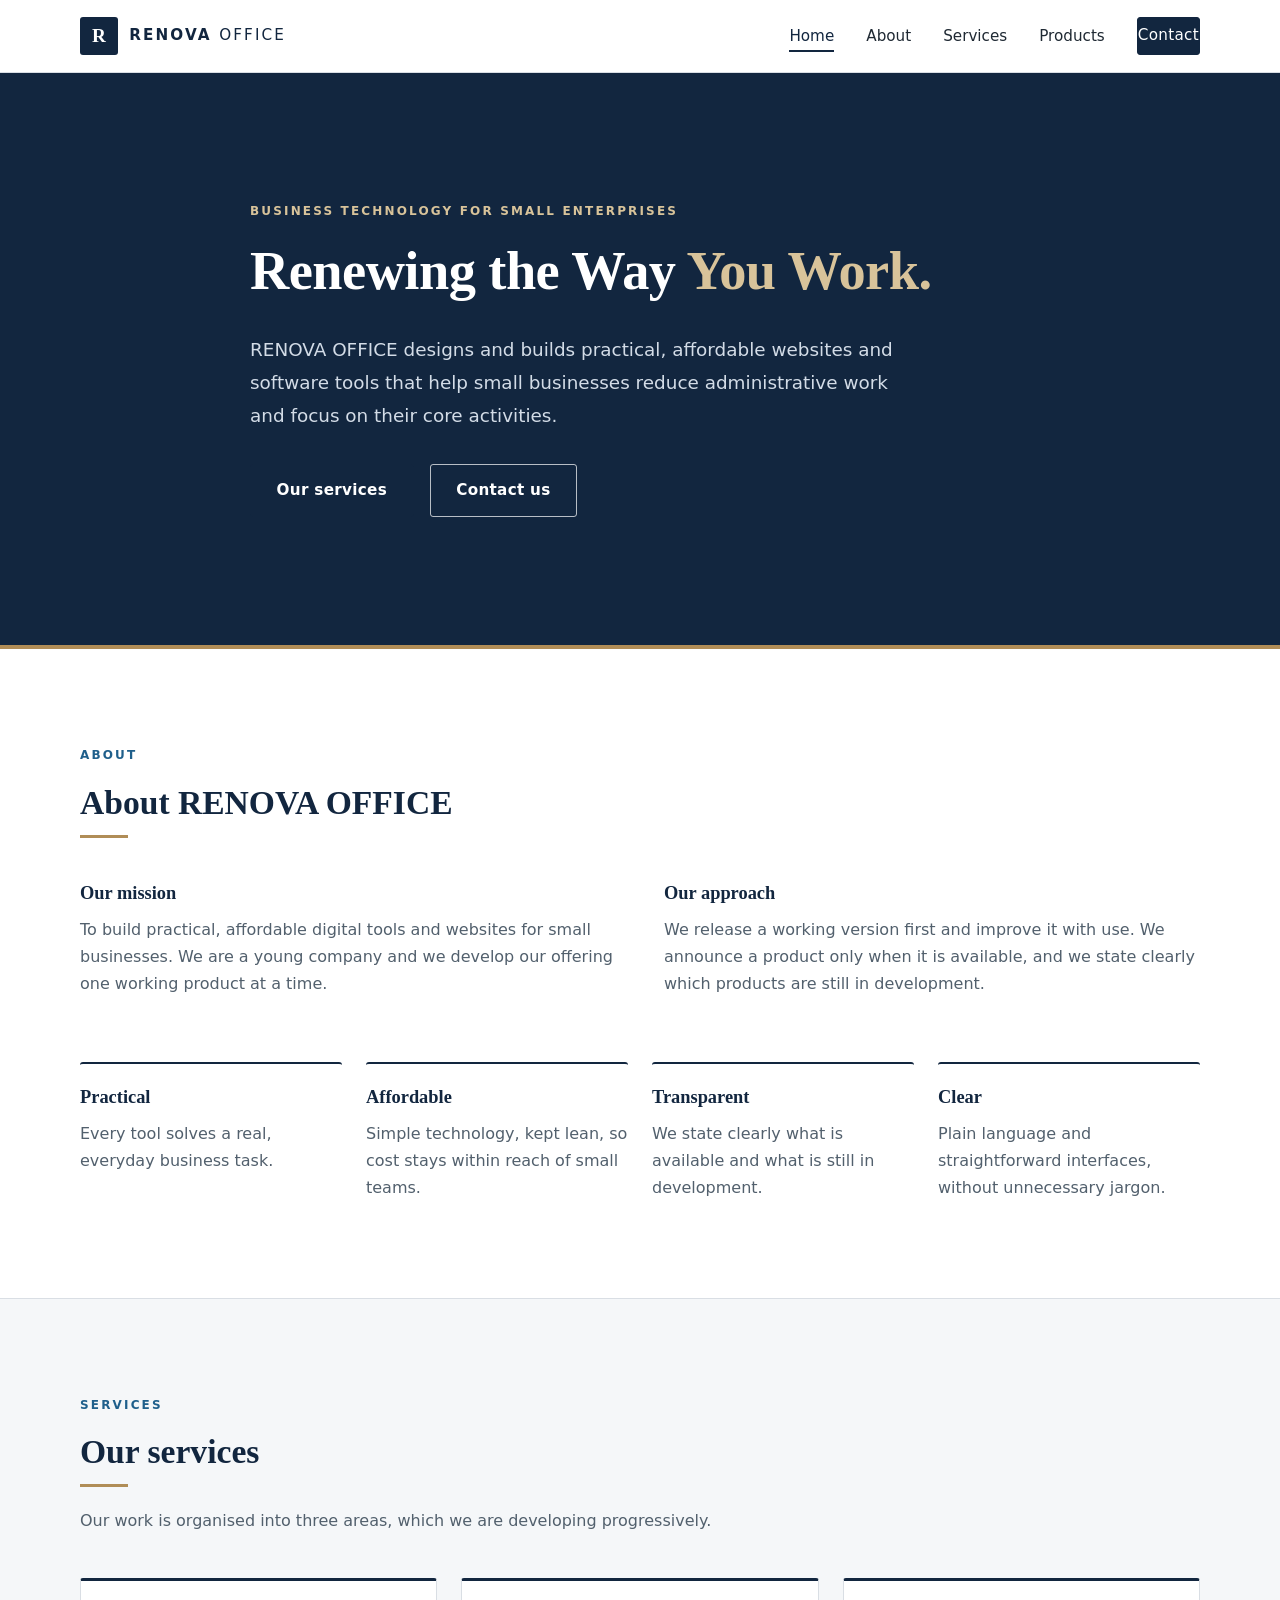
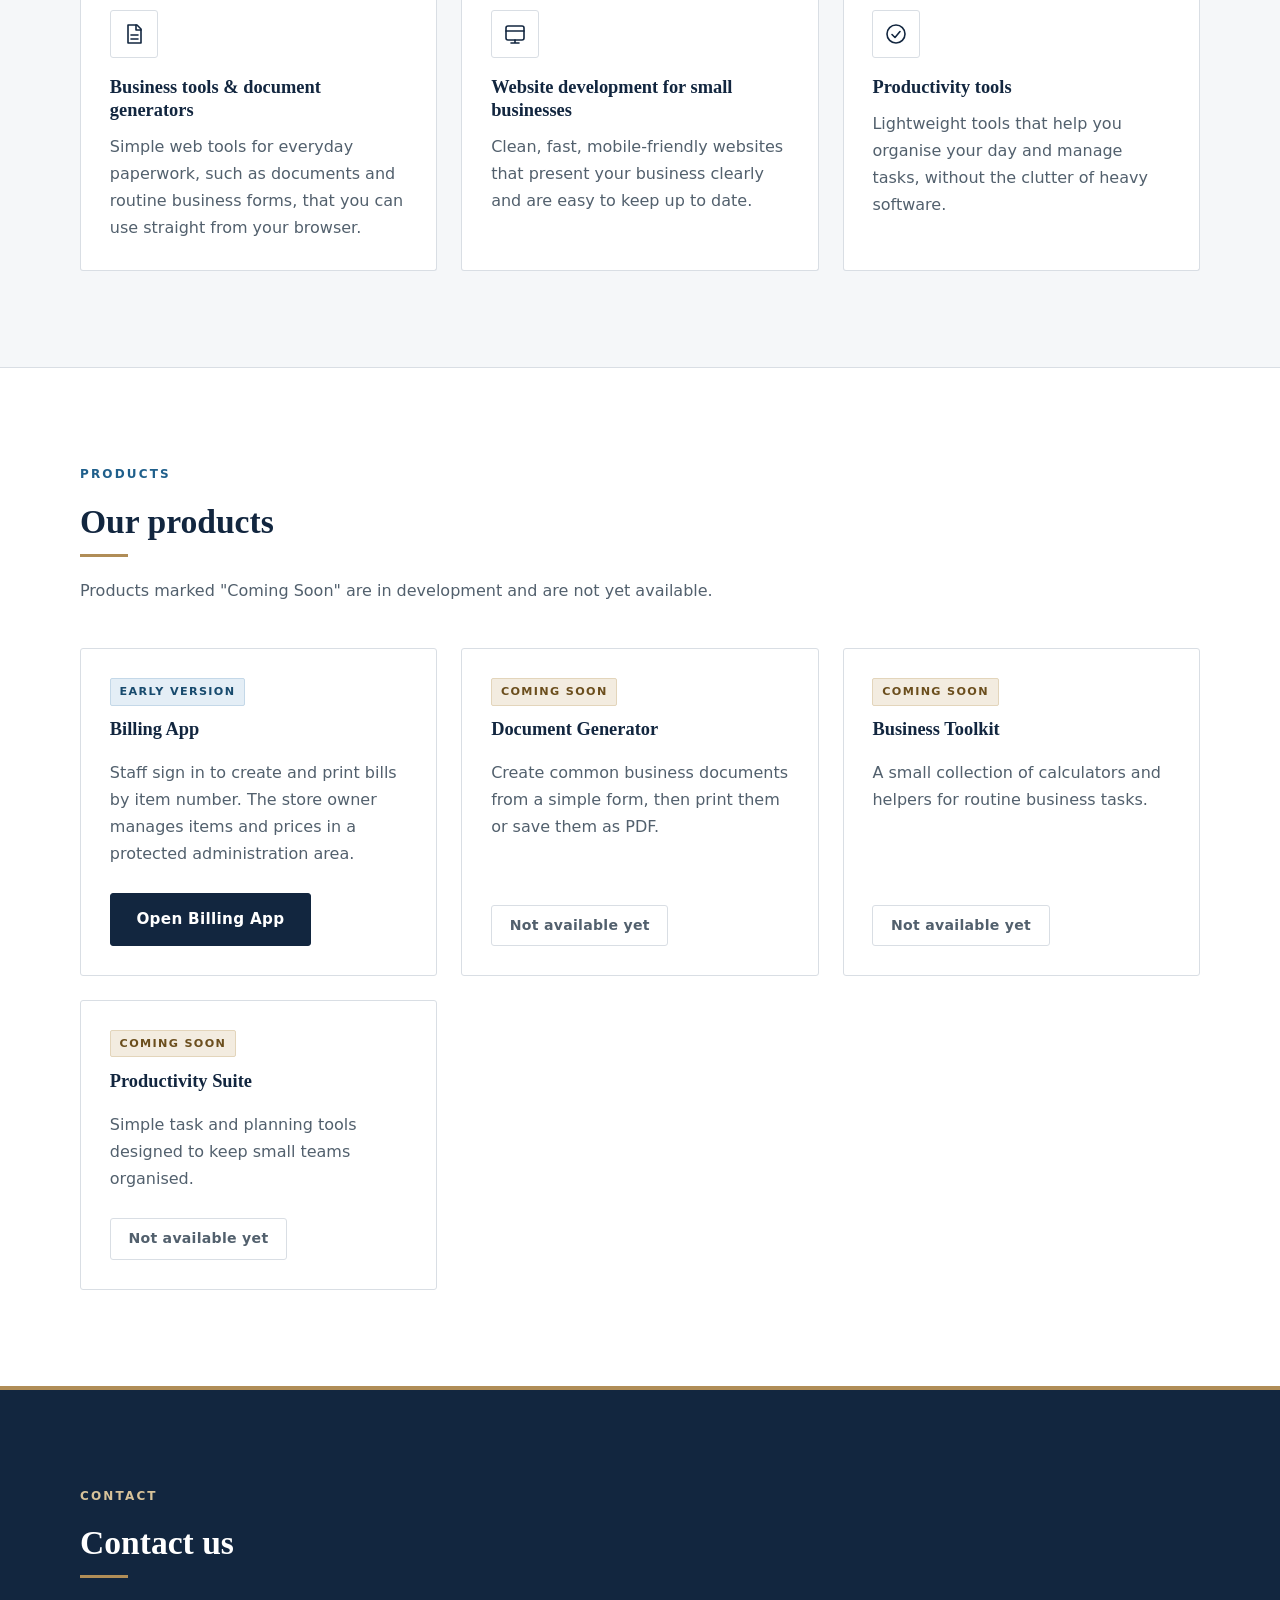
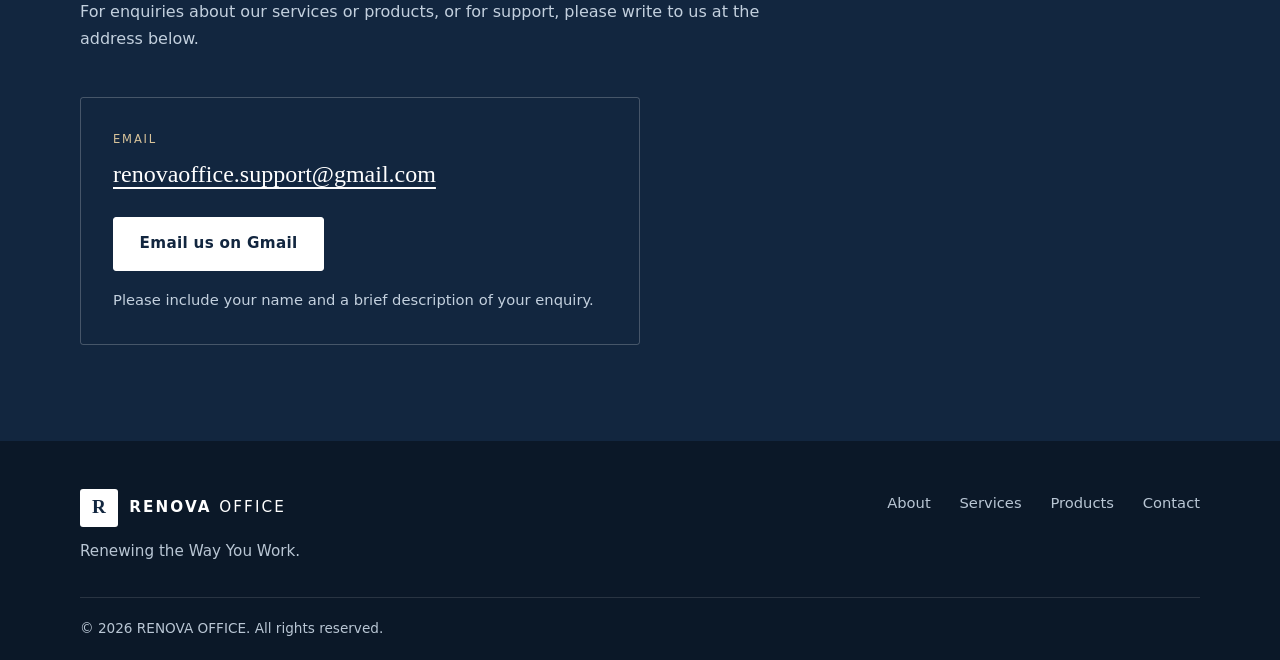
==== commit d1032bda: "Pop-in animations and Gmail contact links Sections now rise and fade in on scroll (staggered for car" ====
--- a/index.html
+++ b/index.html
@@ -7,8 +7,8 @@
   <meta name="description" content="RENOVA OFFICE builds practical, affordable digital tools and websites for small businesses.">
   <meta name="theme-color" content="#0f2a43">
   <link rel="icon" href="assets/favicon.svg" type="image/svg+xml">
-  <link rel="stylesheet" href="style.css?v=2">
-  <script src="script.js?v=2" defer></script>
+  <link rel="stylesheet" href="style.css?v=3">
+  <script src="script.js?v=3" defer></script>
 </head>
 <body>
   <a class="skip-link" href="#main">Skip to content</a>
@@ -167,7 +167,8 @@
         </header>
         <div class="contact-card reveal">
           <p class="contact-label">Email</p>
-          <a class="contact-email" href="mailto:renovaoffice.support@gmail.com">renovaoffice.support@gmail.com</a>
+          <a class="contact-email" data-gmail href="mailto:renovaoffice.support@gmail.com">renovaoffice.support@gmail.com</a>
+          <p class="contact-action"><a class="btn btn-light" data-gmail href="mailto:renovaoffice.support@gmail.com">Email us on Gmail</a></p>
           <p class="note">Please include your name and a brief description of your enquiry.</p>
         </div>
       </div>
--- a/style.css
+++ b/style.css
@@ -159,6 +159,9 @@
 .contact-email { font-family: var(--font-serif); font-size: clamp(1.15rem, 3vw, 1.5rem); color: #fff; word-break: break-all; text-underline-offset: 5px; }
 .contact-email:hover { color: #d8c39a; }
 .note { font-size: .92rem; color: #c3d0de; margin: 1rem 0 0; }
+.contact-action { margin: 1.4rem 0 0; }
+.btn-light { background: #fff; border-color: #fff; color: var(--navy) !important; }
+.btn-light:hover { background: #e9eef4; border-color: #e9eef4; }
 
 /* Footer */
 .site-footer { background: #0b1828; color: #b9c6d4; padding-top: 3rem; }
@@ -173,8 +176,15 @@
 .footer-bottom p { margin: 0; }
 
 /* Gentle fade-in on scroll (opacity only; only when JS is running) */
-.js .reveal { opacity: 0; transition: opacity .6s ease; }
-.js .reveal.visible { opacity: 1; }
+.js .reveal { opacity: 0; transform: translateY(26px) scale(.985); transition: opacity .7s ease, transform .7s cubic-bezier(.2, .7, .2, 1); }
+.js .reveal.visible { opacity: 1; transform: none; }
+.js .grid-3 > .reveal:nth-child(2), .js .values > .reveal:nth-child(2) { transition-delay: .09s; }
+.js .grid-3 > .reveal:nth-child(3), .js .values > .reveal:nth-child(3) { transition-delay: .18s; }
+.js .grid-3 > .reveal:nth-child(4), .js .values > .reveal:nth-child(4) { transition-delay: .27s; }
+
+/* Replayed when a menu item or button jumps to a section */
+@keyframes popIn { from { opacity: 0; transform: translateY(22px) scale(.97); } to { opacity: 1; transform: none; } }
+.js .reveal.pop-in { animation: popIn .6s cubic-bezier(.2, .7, .2, 1) both; transition-delay: 0s; }
 
 /* Tablet */
 @media (max-width: 960px) {
@@ -210,5 +220,5 @@
 @media (prefers-reduced-motion: reduce) {
   html { scroll-behavior: auto; }
   *, *::before, *::after { transition: none !important; animation: none !important; }
-  .js .reveal { opacity: 1; }
-}
+  .js .reveal { opacity: 1; transform: none; }
+}
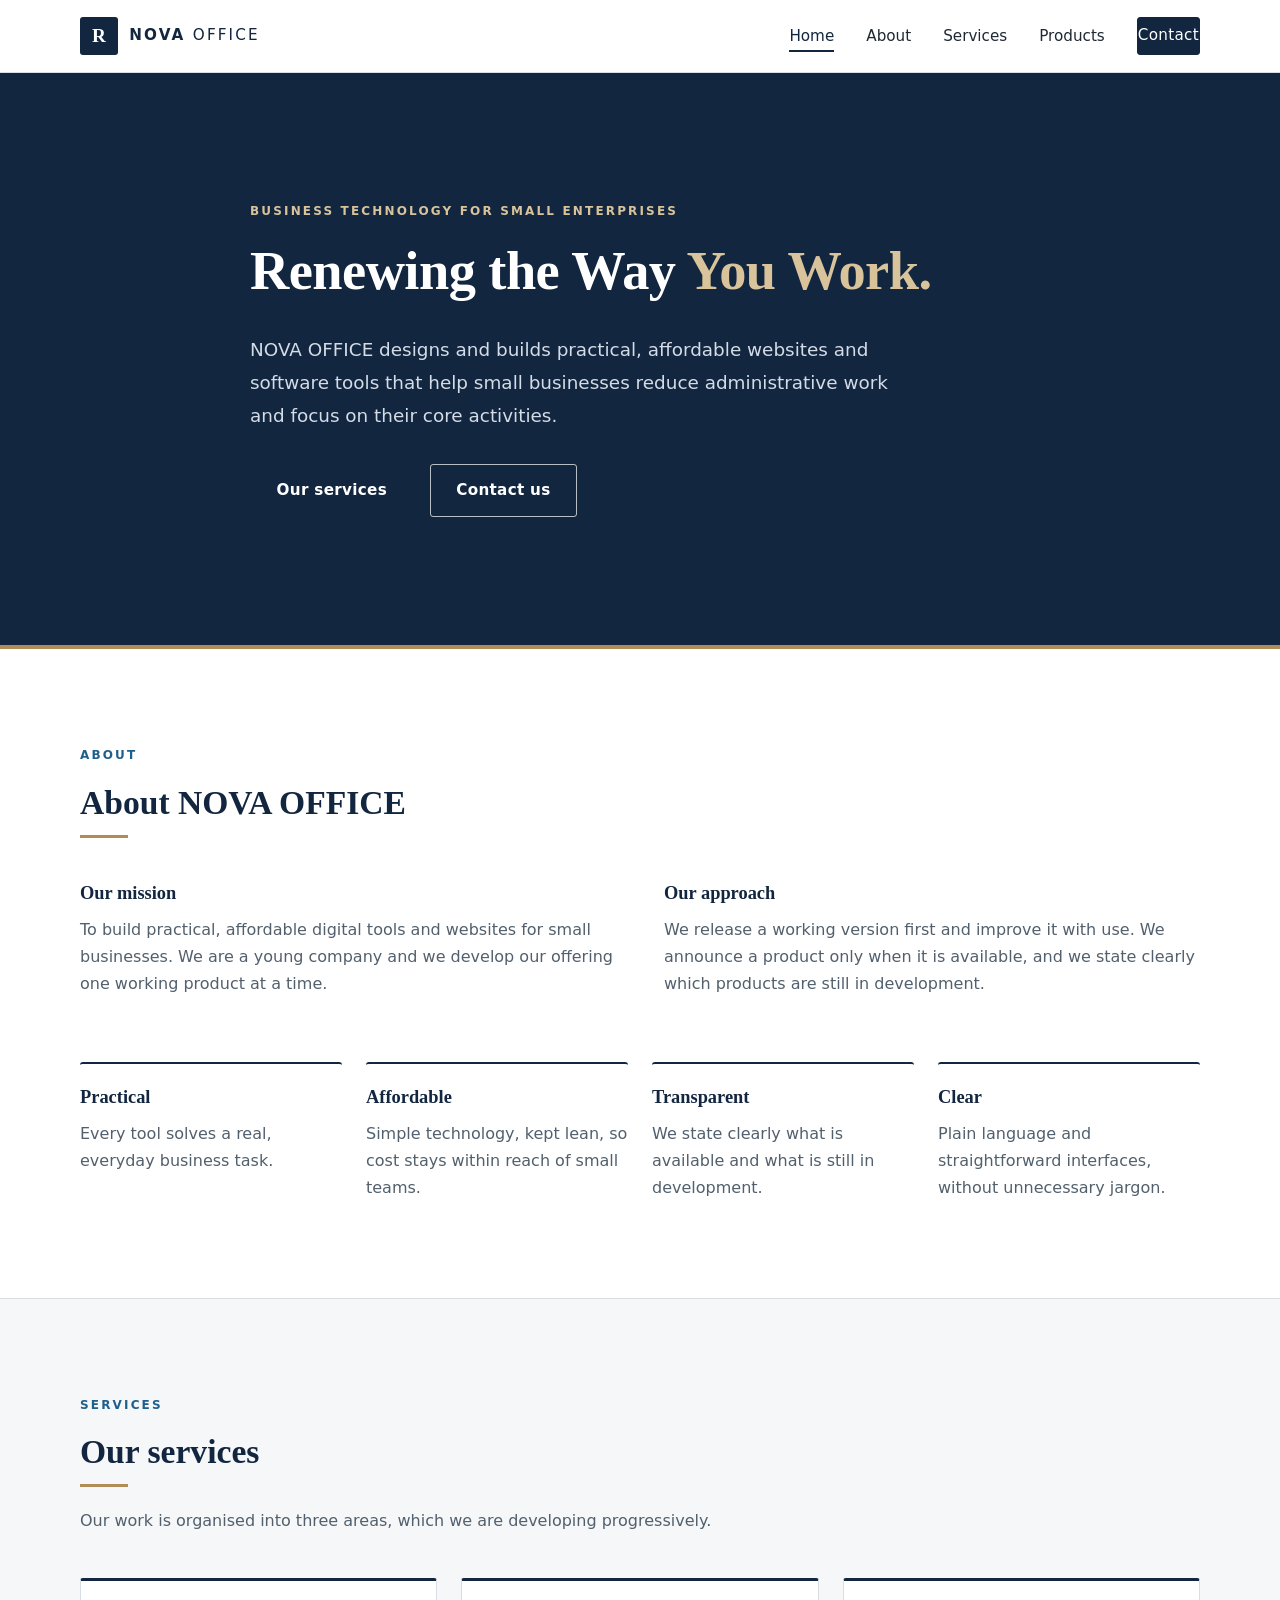
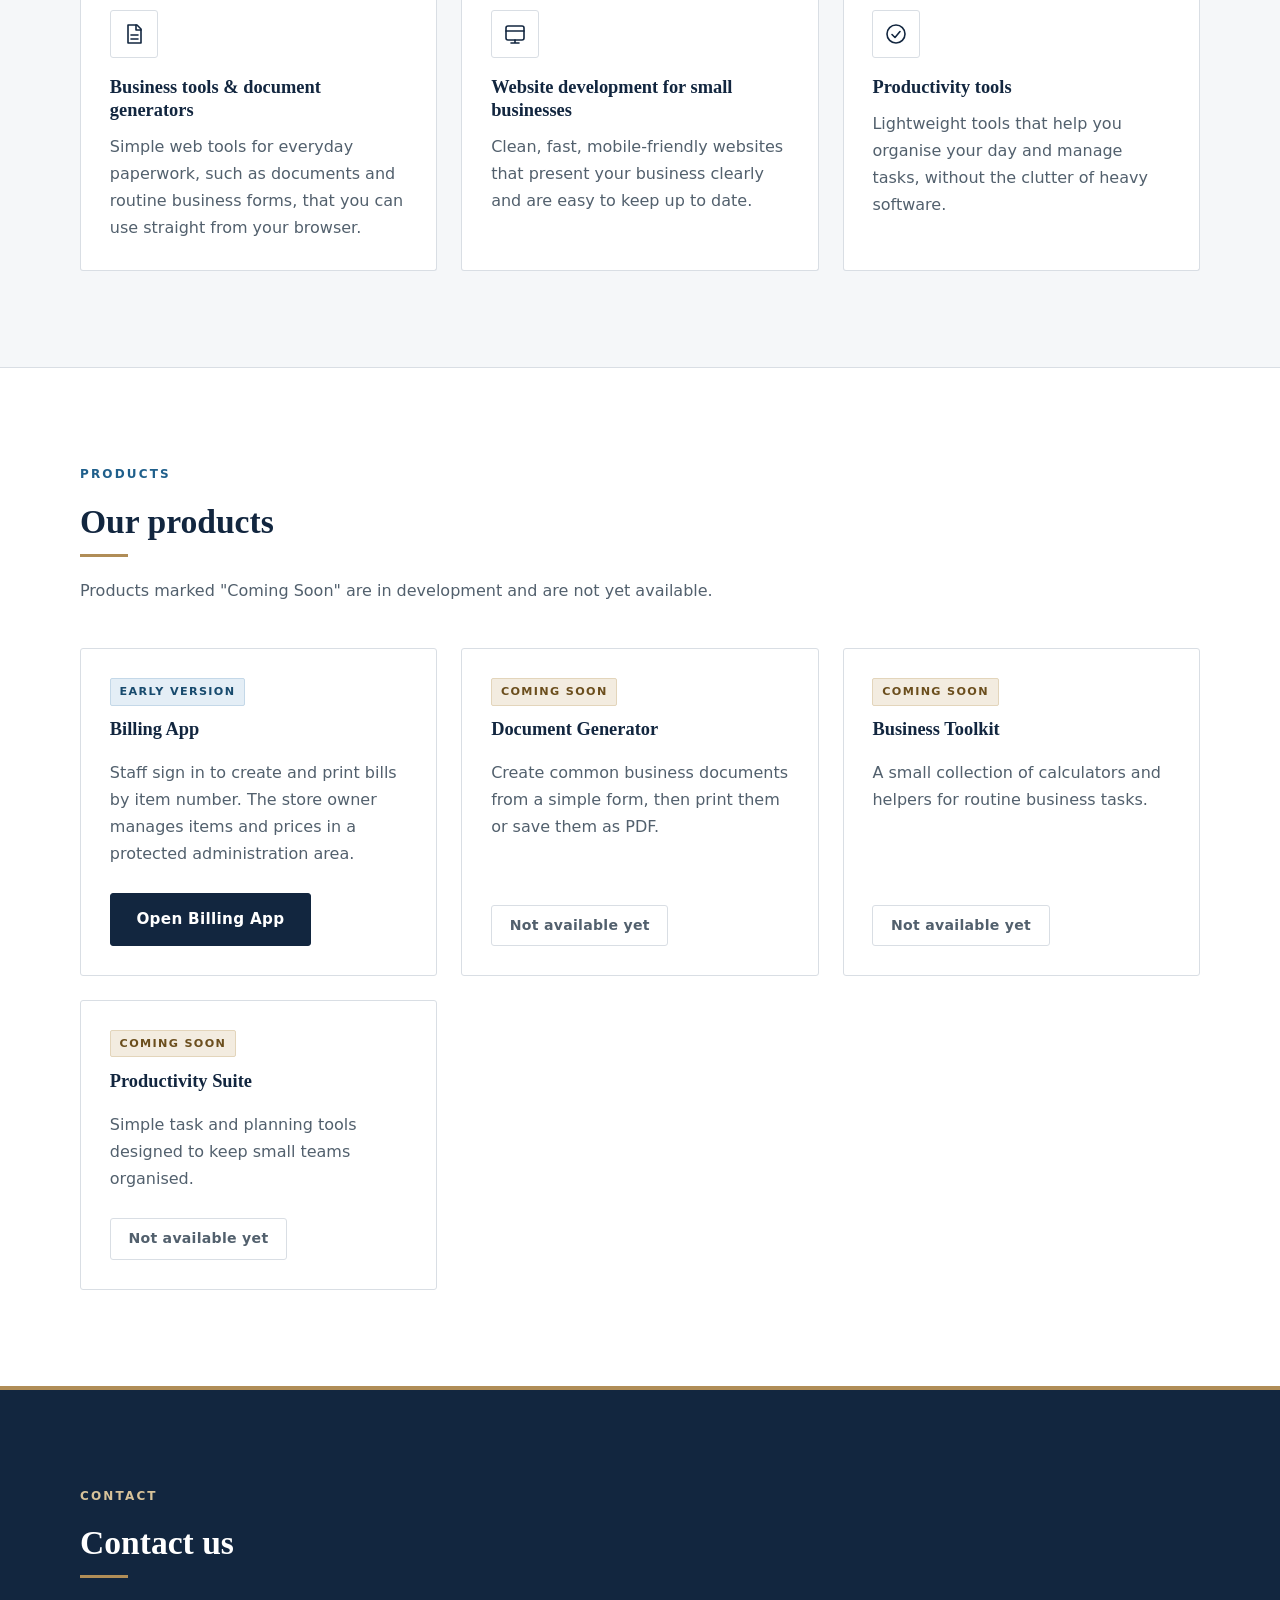
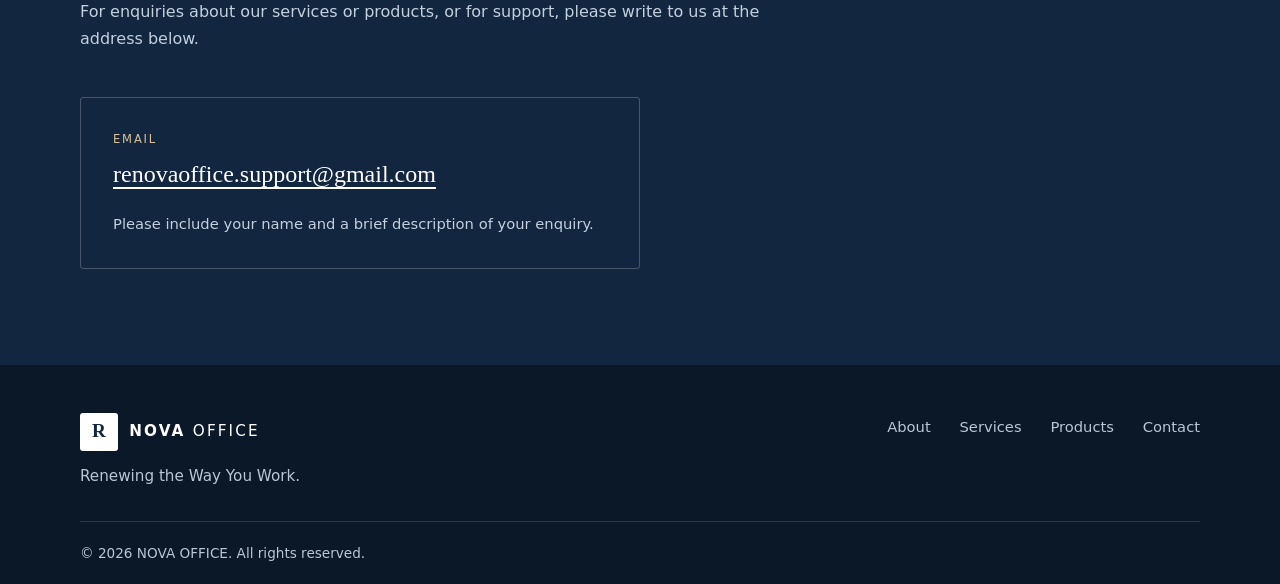
==== commit fc00662a: "Rename RENOVA OFFICE to NOVA OFFICE Co-Authored-By: Claude Sonnet 5.5 <noreply@anthropic.com> Claude" ====
--- a/index.html
+++ b/index.html
@@ -3,21 +3,21 @@
 <head>
   <meta charset="UTF-8">
   <meta name="viewport" content="width=device-width, initial-scale=1">
-  <title>RENOVA OFFICE — Renewing the Way You Work</title>
-  <meta name="description" content="RENOVA OFFICE builds practical, affordable digital tools and websites for small businesses.">
+  <title>NOVA OFFICE — Renewing the Way You Work</title>
+  <meta name="description" content="NOVA OFFICE builds practical, affordable digital tools and websites for small businesses.">
   <meta name="theme-color" content="#0f2a43">
   <link rel="icon" href="assets/favicon.svg" type="image/svg+xml">
-  <link rel="stylesheet" href="style.css?v=3">
-  <script src="script.js?v=3" defer></script>
+  <link rel="stylesheet" href="style.css?v=2">
+  <script src="script.js?v=2" defer></script>
 </head>
 <body>
   <a class="skip-link" href="#main">Skip to content</a>
 
   <header class="site-header" id="top">
     <div class="container header-inner">
-      <a class="brand" href="#top" aria-label="RENOVA OFFICE home">
+      <a class="brand" href="#top" aria-label="NOVA OFFICE home">
         <span class="brand-mark" aria-hidden="true">R</span>
-        <span class="brand-name">RENOVA <span>OFFICE</span></span>
+        <span class="brand-name">NOVA <span>OFFICE</span></span>
       </a>
       <button class="nav-toggle" id="nav-toggle" aria-expanded="false" aria-controls="site-nav" aria-label="Toggle navigation">
         <span></span><span></span><span></span>
@@ -40,7 +40,7 @@
       <div class="container hero-inner">
         <p class="eyebrow reveal">Business technology for small enterprises</p>
         <h1 class="reveal">Renewing the Way <span class="accent">You Work.</span></h1>
-        <p class="lead reveal">RENOVA OFFICE designs and builds practical, affordable websites and software tools that help small businesses reduce administrative work and focus on their core activities.</p>
+        <p class="lead reveal">NOVA OFFICE designs and builds practical, affordable websites and software tools that help small businesses reduce administrative work and focus on their core activities.</p>
         <div class="hero-actions reveal">
           <a class="btn" href="#services">Our services</a>
           <a class="btn btn-ghost" href="#contact">Contact us</a>
@@ -53,7 +53,7 @@
       <div class="container">
         <header class="section-head reveal">
           <p class="eyebrow">About</p>
-          <h2>About RENOVA OFFICE</h2>
+          <h2>About NOVA OFFICE</h2>
         </header>
         <div class="about-grid">
           <div class="reveal">
@@ -167,8 +167,7 @@
         </header>
         <div class="contact-card reveal">
           <p class="contact-label">Email</p>
-          <a class="contact-email" data-gmail href="mailto:renovaoffice.support@gmail.com">renovaoffice.support@gmail.com</a>
-          <p class="contact-action"><a class="btn btn-light" data-gmail href="mailto:renovaoffice.support@gmail.com">Email us on Gmail</a></p>
+          <a class="contact-email" href="mailto:renovaoffice.support@gmail.com">renovaoffice.support@gmail.com</a>
           <p class="note">Please include your name and a brief description of your enquiry.</p>
         </div>
       </div>
@@ -180,7 +179,7 @@
       <div>
         <a class="brand" href="#top" aria-label="Back to top">
           <span class="brand-mark" aria-hidden="true">R</span>
-          <span class="brand-name">RENOVA <span>OFFICE</span></span>
+          <span class="brand-name">NOVA <span>OFFICE</span></span>
         </a>
         <p class="footer-tag">Renewing the Way You Work.</p>
       </div>
@@ -192,7 +191,7 @@
       </ul>
     </div>
     <div class="container footer-bottom">
-      <p>&copy; <span id="year">2026</span> RENOVA OFFICE. All rights reserved.</p>
+      <p>&copy; <span id="year">2026</span> NOVA OFFICE. All rights reserved.</p>
     </div>
   </footer>
 </body>
--- a/style.css
+++ b/style.css
@@ -1,4 +1,4 @@
-/* RENOVA OFFICE — site styles (corporate theme)
+/* NOVA OFFICE — site styles (corporate theme)
    Brand colours and fonts live in the :root variables below. */
 :root {
   --navy: #12263f;
@@ -159,9 +159,6 @@
 .contact-email { font-family: var(--font-serif); font-size: clamp(1.15rem, 3vw, 1.5rem); color: #fff; word-break: break-all; text-underline-offset: 5px; }
 .contact-email:hover { color: #d8c39a; }
 .note { font-size: .92rem; color: #c3d0de; margin: 1rem 0 0; }
-.contact-action { margin: 1.4rem 0 0; }
-.btn-light { background: #fff; border-color: #fff; color: var(--navy) !important; }
-.btn-light:hover { background: #e9eef4; border-color: #e9eef4; }
 
 /* Footer */
 .site-footer { background: #0b1828; color: #b9c6d4; padding-top: 3rem; }
@@ -176,15 +173,8 @@
 .footer-bottom p { margin: 0; }
 
 /* Gentle fade-in on scroll (opacity only; only when JS is running) */
-.js .reveal { opacity: 0; transform: translateY(26px) scale(.985); transition: opacity .7s ease, transform .7s cubic-bezier(.2, .7, .2, 1); }
-.js .reveal.visible { opacity: 1; transform: none; }
-.js .grid-3 > .reveal:nth-child(2), .js .values > .reveal:nth-child(2) { transition-delay: .09s; }
-.js .grid-3 > .reveal:nth-child(3), .js .values > .reveal:nth-child(3) { transition-delay: .18s; }
-.js .grid-3 > .reveal:nth-child(4), .js .values > .reveal:nth-child(4) { transition-delay: .27s; }
-
-/* Replayed when a menu item or button jumps to a section */
-@keyframes popIn { from { opacity: 0; transform: translateY(22px) scale(.97); } to { opacity: 1; transform: none; } }
-.js .reveal.pop-in { animation: popIn .6s cubic-bezier(.2, .7, .2, 1) both; transition-delay: 0s; }
+.js .reveal { opacity: 0; transition: opacity .6s ease; }
+.js .reveal.visible { opacity: 1; }
 
 /* Tablet */
 @media (max-width: 960px) {
@@ -220,5 +210,5 @@
 @media (prefers-reduced-motion: reduce) {
   html { scroll-behavior: auto; }
   *, *::before, *::after { transition: none !important; animation: none !important; }
-  .js .reveal { opacity: 1; transform: none; }
-}
+  .js .reveal { opacity: 1; }
+}
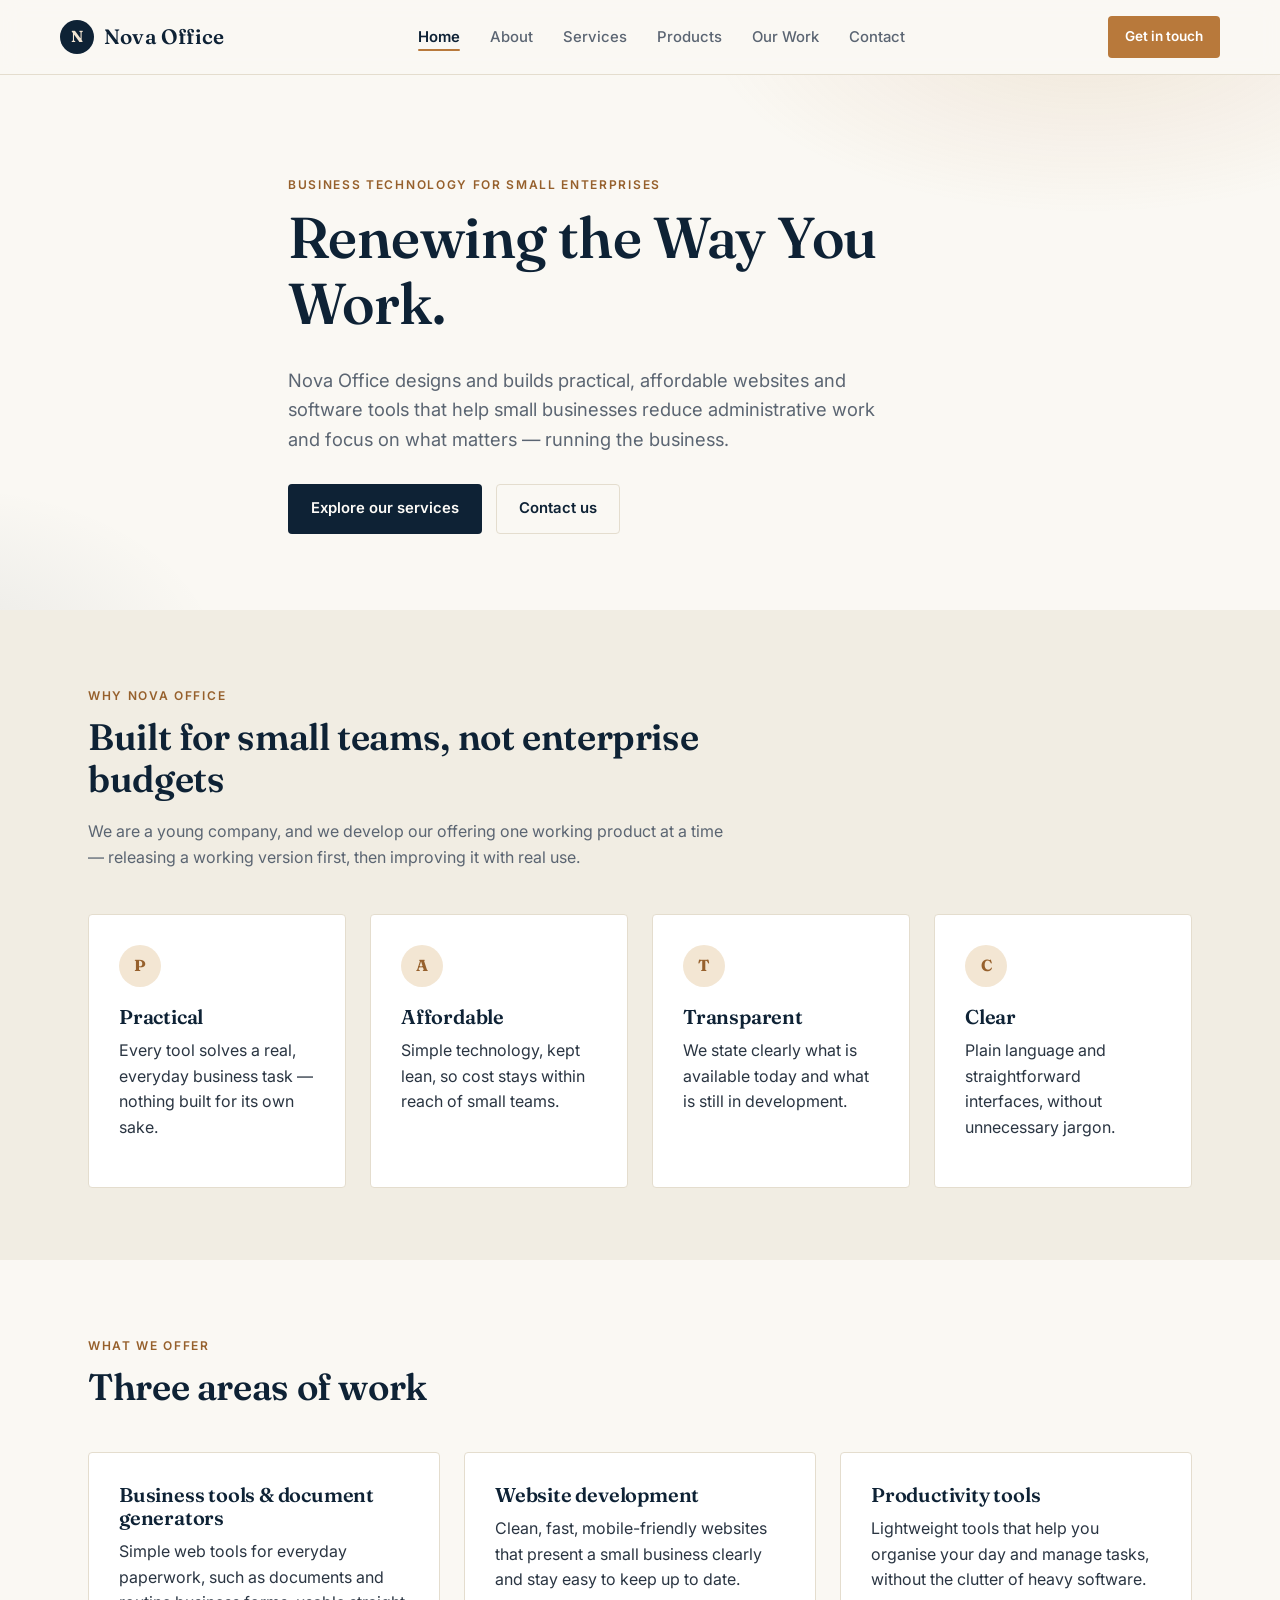
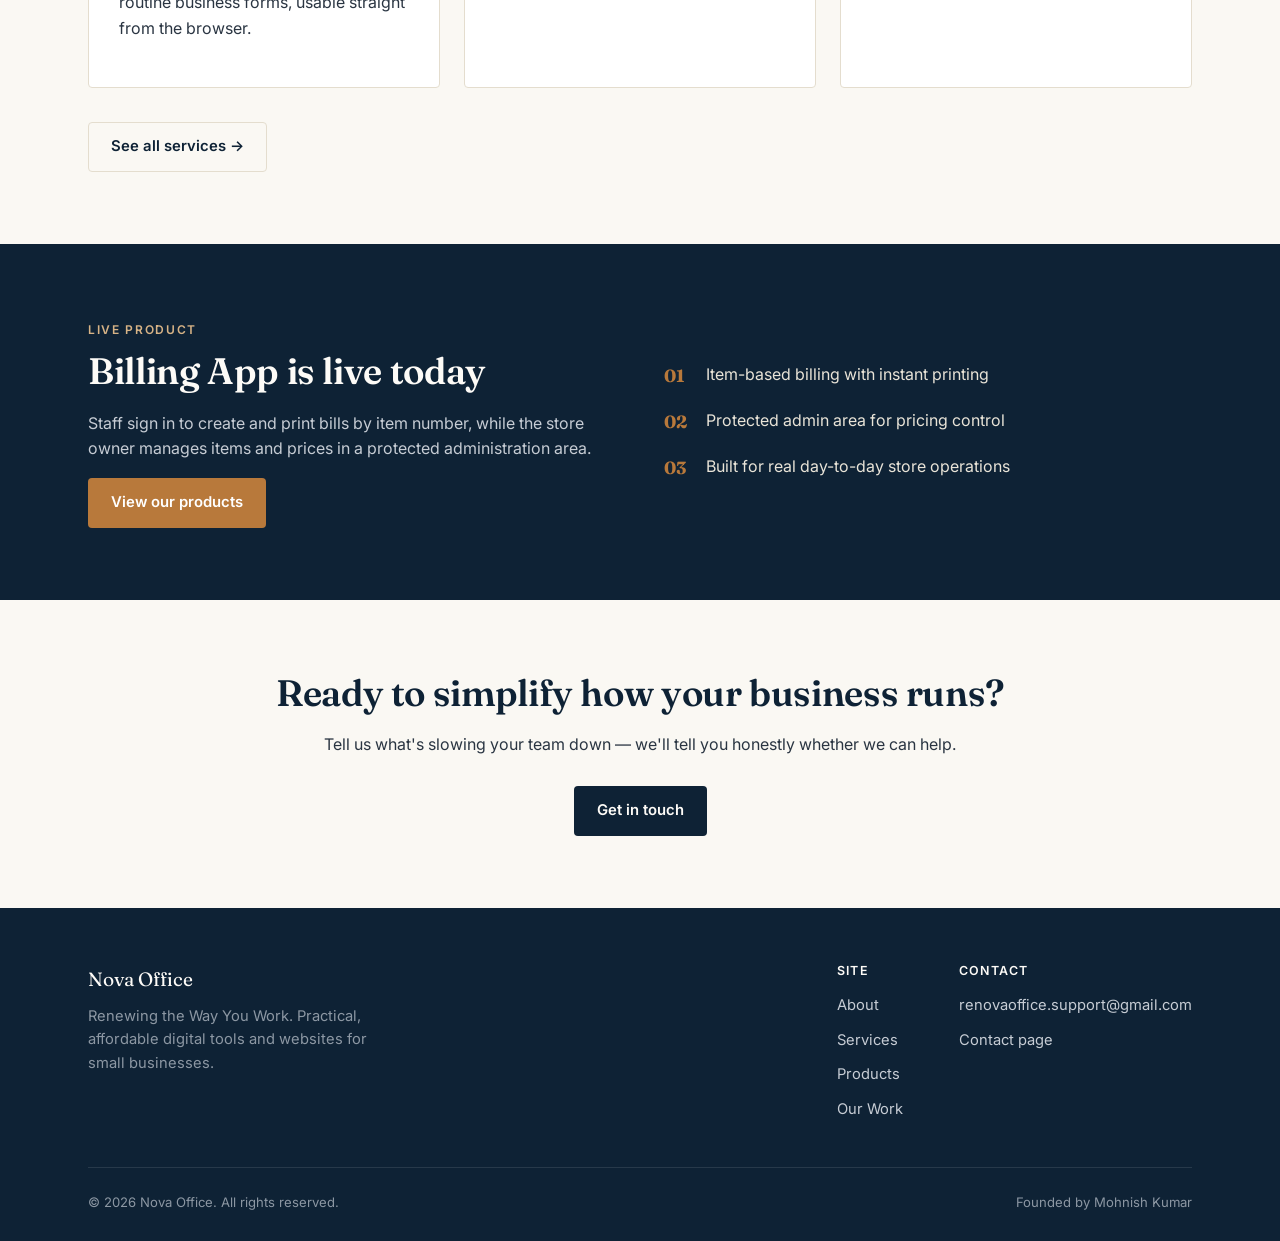
==== commit 64aca216: "Replace single-page site with multi-page Nova Office site Keeps the existing billing app, Firebase c" ====
--- a/index.html
+++ b/index.html
@@ -1,198 +1,201 @@
 <!DOCTYPE html>
 <html lang="en">
 <head>
-  <meta charset="UTF-8">
-  <meta name="viewport" content="width=device-width, initial-scale=1">
-  <title>NOVA OFFICE — Renewing the Way You Work</title>
-  <meta name="description" content="NOVA OFFICE builds practical, affordable digital tools and websites for small businesses.">
-  <meta name="theme-color" content="#0f2a43">
-  <link rel="icon" href="assets/favicon.svg" type="image/svg+xml">
-  <link rel="stylesheet" href="style.css?v=2">
-  <script src="script.js?v=2" defer></script>
+  <meta charset="UTF-8" />
+  <meta name="viewport" content="width=device-width, initial-scale=1" />
+  <title>Nova Office — Renewing the Way You Work</title>
+  <meta name="description" content="Nova Office designs and builds practical, affordable websites and software tools that help small businesses reduce administrative work." />
+  <link rel="canonical" href="https://rsmohnishkumar-design.github.io/Renova-office-/" />
+  <meta name="theme-color" content="#0e2235" />
+
+  <meta property="og:type" content="website" />
+  <meta property="og:site_name" content="Nova Office" />
+  <meta property="og:title" content="Nova Office — Renewing the Way You Work" />
+  <meta property="og:description" content="Nova Office designs and builds practical, affordable websites and software tools that help small businesses reduce administrative work." />
+  <meta property="og:url" content="https://rsmohnishkumar-design.github.io/Renova-office-/" />
+  <meta name="twitter:card" content="summary" />
+  <meta name="twitter:title" content="Nova Office — Renewing the Way You Work" />
+  <meta name="twitter:description" content="Nova Office designs and builds practical, affordable websites and software tools that help small businesses reduce administrative work." />
+
+  <link rel="preconnect" href="https://fonts.googleapis.com" />
+  <link rel="preconnect" href="https://fonts.gstatic.com" crossorigin />
+  <link href="https://fonts.googleapis.com/css2?family=Fraunces:wght@500;600;700&family=Inter:wght@400;500;600;700&display=swap" rel="stylesheet" />
+  <link rel="stylesheet" href="css/styles.css" />
+  <link rel="icon" href="data:image/svg+xml,%3Csvg xmlns='http://www.w3.org/2000/svg' viewBox='0 0 100 100'%3E%3Crect width='100' height='100' rx='20' fill='%230e2235'/%3E%3Ctext x='50' y='68' font-size='58' font-family='Georgia,serif' fill='%23f3e6d3' text-anchor='middle'%3EN%3C/text%3E%3C/svg%3E" />
+  <script type="application/ld+json">
+  {
+    "@context": "https://schema.org",
+    "@type": "Organization",
+    "name": "Nova Office",
+    "alternateName": "Renova Office",
+    "url": "https://rsmohnishkumar-design.github.io/Renova-office-/",
+    "description": "Nova Office designs and builds practical, affordable websites and software tools that help small businesses reduce administrative work.",
+    "founder": {
+      "@type": "Person",
+      "name": "Mohnish Kumar"
+    },
+    "email": "renovaoffice.support@gmail.com"
+  }
+  </script>
 </head>
 <body>
   <a class="skip-link" href="#main">Skip to content</a>
-
-  <header class="site-header" id="top">
-    <div class="container header-inner">
-      <a class="brand" href="#top" aria-label="NOVA OFFICE home">
-        <span class="brand-mark" aria-hidden="true">R</span>
-        <span class="brand-name">NOVA <span>OFFICE</span></span>
+  <header class="site-header">
+    <div class="container nav">
+      <a class="brand" href="index.html" aria-label="Nova Office home">
+        <span class="mark">N</span>
+        Nova Office
       </a>
-      <button class="nav-toggle" id="nav-toggle" aria-expanded="false" aria-controls="site-nav" aria-label="Toggle navigation">
-        <span></span><span></span><span></span>
-      </button>
-      <nav class="site-nav" id="site-nav" aria-label="Main">
-        <ul>
-          <li><a href="#home">Home</a></li>
-          <li><a href="#about">About</a></li>
-          <li><a href="#services">Services</a></li>
-          <li><a href="#products">Products</a></li>
-          <li><a class="btn btn-small" href="#contact">Contact</a></li>
+      <nav aria-label="Primary">
+        <ul class="nav-links">
+          <li><a href="index.html" aria-current="page">Home</a></li>
+          <li><a href="about.html">About</a></li>
+          <li><a href="services.html">Services</a></li>
+          <li><a href="products.html">Products</a></li>
+          <li><a href="our-work.html">Our Work</a></li>
+          <li><a href="contact.html">Contact</a></li>
         </ul>
       </nav>
+      <div class="nav-cta">
+        <a class="btn btn-accent btn-sm" href="contact.html">Get in touch</a>
+      </div>
+      <button class="nav-toggle" aria-label="Open menu" aria-expanded="false">
+        <span></span>
+      </button>
     </div>
   </header>
-
   <main id="main">
-    <!-- HOME -->
-    <section class="hero" id="home">
-      <div class="container hero-inner">
-        <p class="eyebrow reveal">Business technology for small enterprises</p>
-        <h1 class="reveal">Renewing the Way <span class="accent">You Work.</span></h1>
-        <p class="lead reveal">NOVA OFFICE designs and builds practical, affordable websites and software tools that help small businesses reduce administrative work and focus on their core activities.</p>
-        <div class="hero-actions reveal">
-          <a class="btn" href="#services">Our services</a>
-          <a class="btn btn-ghost" href="#contact">Contact us</a>
-        </div>
-      </div>
-    </section>
-
-    <!-- ABOUT -->
-    <section class="section" id="about">
+    <section class="hero">
+      <div class="container hero-inner reveal">
+        <span class="eyebrow">Business technology for small enterprises</span>
+        <h1>Renewing the Way You Work.</h1>
+        <p class="lede">Nova Office designs and builds practical, affordable websites and software tools that help small businesses reduce administrative work and focus on what matters&nbsp;&mdash; running the business.</p>
+        <div class="hero-actions">
+          <a class="btn btn-primary" href="services.html">Explore our services</a>
+          <a class="btn btn-outline" href="contact.html">Contact us</a>
+        </div>
+      </div>
+    </section>
+
+    <section class="alt-bg">
       <div class="container">
-        <header class="section-head reveal">
-          <p class="eyebrow">About</p>
-          <h2>About NOVA OFFICE</h2>
-        </header>
-        <div class="about-grid">
-          <div class="reveal">
-            <h3>Our mission</h3>
-            <p>To build practical, affordable digital tools and websites for small businesses. We are a young company and we develop our offering one working product at a time.</p>
-          </div>
-          <div class="reveal">
-            <h3>Our approach</h3>
-            <p>We release a working version first and improve it with use. We announce a product only when it is available, and we state clearly which products are still in development.</p>
-          </div>
-        </div>
-        <ul class="values">
-          <li class="card reveal">
+        <div class="section-head reveal">
+          <span class="eyebrow">Why Nova Office</span>
+          <h2>Built for small teams, not enterprise budgets</h2>
+          <p>We are a young company, and we develop our offering one working product at a time &mdash; releasing a working version first, then improving it with real use.</p>
+        </div>
+        <div class="grid grid-4">
+          <div class="card reveal">
+            <div class="icon">P</div>
             <h3>Practical</h3>
-            <p>Every tool solves a real, everyday business task.</p>
-          </li>
-          <li class="card reveal">
+            <p>Every tool solves a real, everyday business task &mdash; nothing built for its own sake.</p>
+          </div>
+          <div class="card reveal">
+            <div class="icon">A</div>
             <h3>Affordable</h3>
             <p>Simple technology, kept lean, so cost stays within reach of small teams.</p>
-          </li>
-          <li class="card reveal">
+          </div>
+          <div class="card reveal">
+            <div class="icon">T</div>
             <h3>Transparent</h3>
-            <p>We state clearly what is available and what is still in development.</p>
-          </li>
-          <li class="card reveal">
+            <p>We state clearly what is available today and what is still in development.</p>
+          </div>
+          <div class="card reveal">
+            <div class="icon">C</div>
             <h3>Clear</h3>
             <p>Plain language and straightforward interfaces, without unnecessary jargon.</p>
-          </li>
-        </ul>
-      </div>
-    </section>
-
-    <!-- SERVICES -->
-    <section class="section section-alt" id="services">
+          </div>
+        </div>
+      </div>
+    </section>
+
+    <section>
       <div class="container">
-        <header class="section-head reveal">
-          <p class="eyebrow">Services</p>
-          <h2>Our services</h2>
-          <p>Our work is organised into three areas, which we are developing progressively.</p>
-        </header>
-        <div class="grid-3">
-          <article class="card service reveal">
-            <span class="icon" aria-hidden="true">
-              <svg viewBox="0 0 24 24"><path d="M6 3h9l4 4v14H6z"/><path d="M14 3v5h5"/><path d="M9 13h7M9 17h7"/></svg>
-            </span>
+        <div class="section-head reveal">
+          <span class="eyebrow">What we offer</span>
+          <h2>Three areas of work</h2>
+        </div>
+        <div class="grid grid-3">
+          <div class="card reveal">
             <h3>Business tools &amp; document generators</h3>
-            <p>Simple web tools for everyday paperwork, such as documents and routine business forms, that you can use straight from your browser.</p>
-          </article>
-          <article class="card service reveal">
-            <span class="icon" aria-hidden="true">
-              <svg viewBox="0 0 24 24"><rect x="3" y="4" width="18" height="14" rx="2"/><path d="M3 9h18M8 21h8M12 18v3"/></svg>
-            </span>
-            <h3>Website development for small businesses</h3>
-            <p>Clean, fast, mobile-friendly websites that present your business clearly and are easy to keep up to date.</p>
-          </article>
-          <article class="card service reveal">
-            <span class="icon" aria-hidden="true">
-              <svg viewBox="0 0 24 24"><circle cx="12" cy="12" r="9"/><path d="M8 12.5l3 3 5-6"/></svg>
-            </span>
+            <p>Simple web tools for everyday paperwork, such as documents and routine business forms, usable straight from the browser.</p>
+          </div>
+          <div class="card reveal">
+            <h3>Website development</h3>
+            <p>Clean, fast, mobile-friendly websites that present a small business clearly and stay easy to keep up to date.</p>
+          </div>
+          <div class="card reveal">
             <h3>Productivity tools</h3>
             <p>Lightweight tools that help you organise your day and manage tasks, without the clutter of heavy software.</p>
-          </article>
-        </div>
-      </div>
-    </section>
-
-    <!-- PRODUCTS -->
-    <section class="section" id="products">
+          </div>
+        </div>
+        <div class="reveal" style="margin-top: 34px;">
+          <a class="btn btn-outline" href="services.html">See all services &rarr;</a>
+        </div>
+      </div>
+    </section>
+
+    <section class="ink-bg">
       <div class="container">
-        <header class="section-head reveal">
-          <p class="eyebrow">Products</p>
-          <h2>Our products</h2>
-          <p>Products marked "Coming Soon" are in development and are not yet available.</p>
-        </header>
-        <div class="grid-3" id="product-list">
-          <article class="card product reveal" data-status="early">
-            <span class="badge badge-live">Early version</span>
-            <h3>Billing App</h3>
-            <p>Staff sign in to create and print bills by item number. The store owner manages items and prices in a protected administration area.</p>
-            <a class="btn" href="tools/billing/index.html">Open Billing App</a>
-          </article>
-          <article class="card product reveal" data-status="coming-soon">
-            <span class="badge">Coming Soon</span>
-            <h3>Document Generator</h3>
-            <p>Create common business documents from a simple form, then print them or save them as PDF.</p>
-            <span class="btn btn-disabled" aria-disabled="true">Not available yet</span>
-          </article>
-          <article class="card product reveal" data-status="coming-soon">
-            <span class="badge">Coming Soon</span>
-            <h3>Business Toolkit</h3>
-            <p>A small collection of calculators and helpers for routine business tasks.</p>
-            <span class="btn btn-disabled" aria-disabled="true">Not available yet</span>
-          </article>
-          <article class="card product reveal" data-status="coming-soon">
-            <span class="badge">Coming Soon</span>
-            <h3>Productivity Suite</h3>
-            <p>Simple task and planning tools designed to keep small teams organised.</p>
-            <span class="btn btn-disabled" aria-disabled="true">Not available yet</span>
-          </article>
-        </div>
-      </div>
-    </section>
-
-    <!-- CONTACT -->
-    <section class="section section-dark" id="contact">
-      <div class="container contact-inner">
-        <header class="section-head reveal">
-          <p class="eyebrow">Contact</p>
-          <h2>Contact us</h2>
-          <p>For enquiries about our services or products, or for support, please write to us at the address below.</p>
-        </header>
-        <div class="contact-card reveal">
-          <p class="contact-label">Email</p>
-          <a class="contact-email" href="mailto:renovaoffice.support@gmail.com">renovaoffice.support@gmail.com</a>
-          <p class="note">Please include your name and a brief description of your enquiry.</p>
-        </div>
-      </div>
-    </section>
+        <div class="grid grid-2" style="align-items: center; gap: 48px;">
+          <div class="reveal">
+            <span class="eyebrow" style="color:#d7b386;">Live product</span>
+            <h2>Billing App is live today</h2>
+            <p>Staff sign in to create and print bills by item number, while the store owner manages items and prices in a protected administration area.</p>
+            <a class="btn btn-accent" href="products.html">View our products</a>
+          </div>
+          <div class="reveal">
+            <ul class="value-list">
+              <li><span class="num">01</span><span>Item-based billing with instant printing</span></li>
+              <li><span class="num">02</span><span>Protected admin area for pricing control</span></li>
+              <li><span class="num">03</span><span>Built for real day-to-day store operations</span></li>
+            </ul>
+          </div>
+        </div>
+      </div>
+    </section>
+
+    <section>
+      <div class="container reveal" style="text-align:center;">
+        <h2>Ready to simplify how your business runs?</h2>
+        <p class="lede" style="margin: 0 auto 28px;">Tell us what's slowing your team down &mdash; we'll tell you honestly whether we can help.</p>
+        <a class="btn btn-primary" href="contact.html">Get in touch</a>
+      </div>
+    </section>
+
   </main>
-
   <footer class="site-footer">
-    <div class="container footer-inner">
-      <div>
-        <a class="brand" href="#top" aria-label="Back to top">
-          <span class="brand-mark" aria-hidden="true">R</span>
-          <span class="brand-name">NOVA <span>OFFICE</span></span>
-        </a>
-        <p class="footer-tag">Renewing the Way You Work.</p>
-      </div>
-      <ul class="footer-links">
-        <li><a href="#about">About</a></li>
-        <li><a href="#services">Services</a></li>
-        <li><a href="#products">Products</a></li>
-        <li><a href="#contact">Contact</a></li>
-      </ul>
-    </div>
-    <div class="container footer-bottom">
-      <p>&copy; <span id="year">2026</span> NOVA OFFICE. All rights reserved.</p>
+    <div class="container">
+      <div class="footer-top">
+        <div>
+          <div class="footer-brand">Nova Office</div>
+          <p class="footer-tag">Renewing the Way You Work. Practical, affordable digital tools and websites for small businesses.</p>
+        </div>
+        <div class="footer-cols">
+          <div class="footer-col">
+            <h4>Site</h4>
+            <ul>
+              <li><a href="about.html">About</a></li>
+              <li><a href="services.html">Services</a></li>
+              <li><a href="products.html">Products</a></li>
+              <li><a href="our-work.html">Our Work</a></li>
+            </ul>
+          </div>
+          <div class="footer-col">
+            <h4>Contact</h4>
+            <ul>
+              <li><a href="mailto:renovaoffice.support@gmail.com">renovaoffice.support@gmail.com</a></li>
+              <li><a href="contact.html">Contact page</a></li>
+            </ul>
+          </div>
+        </div>
+      </div>
+      <div class="footer-bottom">
+        <span>&copy; <span id="year">2026</span> Nova Office. All rights reserved.</span>
+        <span>Founded by Mohnish Kumar</span>
+      </div>
     </div>
   </footer>
+  <script src="js/main.js"></script>
 </body>
 </html>
--- a/css/styles.css
+++ b/css/styles.css
@@ -0,0 +1,545 @@
+/* =========================================================
+   NOVA OFFICE — Site Stylesheet
+   A premium, editorial-corporate identity:
+   deep ink navy + warm bronze accent, serif display type
+   paired with a clean grotesque for body copy.
+   ========================================================= */
+
+:root {
+  --ink: #0e2235;
+  --ink-soft: #1c3550;
+  --paper: #faf8f3;
+  --paper-dim: #f1ede3;
+  --line: #e4ddce;
+  --text: #2a3542;
+  --text-dim: #5b6572;
+  --bronze: #b8793b;
+  --bronze-dark: #96602c;
+  --bronze-tint: #f3e6d3;
+  --ok: #4c7a5e;
+
+  --serif: "Fraunces", Georgia, "Times New Roman", serif;
+  --sans: "Inter", -apple-system, BlinkMacSystemFont, "Segoe UI", sans-serif;
+
+  --maxw: 1160px;
+  --radius: 4px;
+  --shadow-sm: 0 1px 2px rgba(14, 34, 53, 0.06), 0 1px 1px rgba(14, 34, 53, 0.04);
+  --shadow-md: 0 8px 24px rgba(14, 34, 53, 0.10);
+  --ease: cubic-bezier(0.22, 1, 0.36, 1);
+}
+
+* { box-sizing: border-box; }
+html { scroll-behavior: smooth; }
+
+body {
+  margin: 0;
+  font-family: var(--sans);
+  background: var(--paper);
+  color: var(--text);
+  line-height: 1.6;
+  -webkit-font-smoothing: antialiased;
+}
+
+img { max-width: 100%; display: block; }
+
+h1, h2, h3, h4 {
+  font-family: var(--serif);
+  color: var(--ink);
+  line-height: 1.15;
+  margin: 0 0 0.5em;
+  font-weight: 600;
+  letter-spacing: -0.01em;
+}
+
+h1 { font-size: clamp(2.3rem, 4.5vw, 3.6rem); font-weight: 560; }
+h2 { font-size: clamp(1.7rem, 3vw, 2.3rem); }
+h3 { font-size: 1.25rem; }
+
+p { margin: 0 0 1em; color: var(--text); }
+a { color: inherit; }
+
+.eyebrow {
+  display: inline-block;
+  font-size: 0.75rem;
+  letter-spacing: 0.14em;
+  text-transform: uppercase;
+  color: var(--bronze-dark);
+  font-weight: 600;
+  margin-bottom: 0.9em;
+}
+
+a:focus-visible,
+button:focus-visible,
+input:focus-visible,
+textarea:focus-visible {
+  outline: 2px solid var(--bronze);
+  outline-offset: 3px;
+}
+
+.container {
+  max-width: var(--maxw);
+  margin: 0 auto;
+  padding: 0 28px;
+}
+
+/* ---------- Skip link ---------- */
+.skip-link {
+  position: absolute;
+  left: -999px;
+  top: auto;
+  background: var(--ink);
+  color: #fff;
+  padding: 10px 16px;
+  z-index: 1000;
+  border-radius: var(--radius);
+}
+.skip-link:focus {
+  left: 20px;
+  top: 20px;
+}
+
+/* ---------- Header / Nav ---------- */
+.site-header {
+  position: sticky;
+  top: 0;
+  z-index: 100;
+  background: rgba(250, 248, 243, 0.92);
+  backdrop-filter: blur(10px);
+  border-bottom: 1px solid var(--line);
+}
+
+.nav {
+  display: flex;
+  align-items: center;
+  justify-content: space-between;
+  padding: 16px 0;
+}
+
+.brand {
+  display: flex;
+  align-items: center;
+  gap: 10px;
+  text-decoration: none;
+  font-family: var(--serif);
+  font-size: 1.3rem;
+  font-weight: 600;
+  color: var(--ink);
+  letter-spacing: 0.01em;
+}
+
+.brand .mark {
+  width: 34px;
+  height: 34px;
+  border-radius: 50%;
+  background: var(--ink);
+  color: var(--bronze-tint);
+  display: grid;
+  place-items: center;
+  font-size: 1rem;
+  font-weight: 700;
+  font-family: var(--serif);
+}
+
+.nav-links {
+  display: flex;
+  gap: 2px;
+  list-style: none;
+  margin: 0;
+  padding: 0;
+}
+
+.nav-links a {
+  text-decoration: none;
+  color: var(--text-dim);
+  font-size: 0.93rem;
+  font-weight: 500;
+  padding: 10px 14px;
+  border-radius: var(--radius);
+  transition: color 0.2s var(--ease), background 0.2s var(--ease);
+}
+
+.nav-links a:hover { color: var(--ink); background: var(--paper-dim); }
+.nav-links a[aria-current="page"] {
+  color: var(--ink);
+  font-weight: 600;
+  position: relative;
+}
+.nav-links a[aria-current="page"]::after {
+  content: "";
+  position: absolute;
+  left: 14px;
+  right: 14px;
+  bottom: 5px;
+  height: 2px;
+  background: var(--bronze);
+  border-radius: 2px;
+}
+
+.nav-cta {
+  margin-left: 10px;
+}
+
+.nav-toggle {
+  display: none;
+  background: none;
+  border: 1px solid var(--line);
+  border-radius: var(--radius);
+  width: 42px;
+  height: 38px;
+  cursor: pointer;
+  align-items: center;
+  justify-content: center;
+}
+.nav-toggle span,
+.nav-toggle span::before,
+.nav-toggle span::after {
+  content: "";
+  display: block;
+  width: 18px;
+  height: 2px;
+  background: var(--ink);
+  position: relative;
+  transition: transform 0.2s var(--ease), opacity 0.2s var(--ease);
+}
+.nav-toggle span::before { position: absolute; top: -6px; }
+.nav-toggle span::after { position: absolute; top: 6px; }
+
+/* ---------- Buttons ---------- */
+.btn {
+  display: inline-flex;
+  align-items: center;
+  gap: 8px;
+  text-decoration: none;
+  font-weight: 600;
+  font-size: 0.93rem;
+  padding: 12px 22px;
+  border-radius: var(--radius);
+  border: 1px solid transparent;
+  cursor: pointer;
+  transition: transform 0.18s var(--ease), box-shadow 0.18s var(--ease), background 0.18s var(--ease), color 0.18s var(--ease);
+  font-family: var(--sans);
+}
+.btn-primary {
+  background: var(--ink);
+  color: #fdfbf7;
+}
+.btn-primary:hover { background: var(--ink-soft); box-shadow: var(--shadow-md); transform: translateY(-1px); }
+
+.btn-accent {
+  background: var(--bronze);
+  color: #fff;
+}
+.btn-accent:hover { background: var(--bronze-dark); box-shadow: var(--shadow-md); transform: translateY(-1px); }
+
+.btn-outline {
+  background: transparent;
+  color: var(--ink);
+  border-color: var(--line);
+}
+.btn-outline:hover { border-color: var(--ink); background: var(--paper-dim); }
+
+.btn-sm { padding: 9px 16px; font-size: 0.85rem; }
+
+/* ---------- Hero ---------- */
+.hero {
+  padding: 96px 0 76px;
+  position: relative;
+  overflow: hidden;
+}
+.hero::before {
+  content: "";
+  position: absolute;
+  inset: 0;
+  background:
+    radial-gradient(640px 320px at 85% -10%, rgba(184, 121, 59, 0.14), transparent 60%),
+    radial-gradient(480px 300px at -5% 110%, rgba(14, 34, 53, 0.07), transparent 60%);
+  pointer-events: none;
+}
+.hero-inner {
+  position: relative;
+  max-width: 760px;
+}
+.hero p.lede {
+  font-size: 1.15rem;
+  color: var(--text-dim);
+  max-width: 600px;
+}
+.hero-actions {
+  display: flex;
+  gap: 14px;
+  margin-top: 30px;
+  flex-wrap: wrap;
+}
+
+.page-hero {
+  padding: 64px 0 52px;
+  border-bottom: 1px solid var(--line);
+}
+.page-hero p.lede {
+  font-size: 1.05rem;
+  color: var(--text-dim);
+  max-width: 640px;
+}
+
+/* ---------- Sections ---------- */
+section { padding: 72px 0; }
+.section-tight { padding: 48px 0; }
+.alt-bg { background: var(--paper-dim); }
+.ink-bg {
+  background: var(--ink);
+  color: #e9e4d8;
+}
+.ink-bg h2, .ink-bg h3 { color: #fdfbf7; }
+.ink-bg p { color: #c6ccd4; }
+
+.section-head {
+  max-width: 640px;
+  margin-bottom: 44px;
+}
+.section-head p { color: var(--text-dim); }
+
+/* ---------- Grids / Cards ---------- */
+.grid {
+  display: grid;
+  gap: 24px;
+}
+.grid-2 { grid-template-columns: repeat(2, 1fr); }
+.grid-3 { grid-template-columns: repeat(3, 1fr); }
+.grid-4 { grid-template-columns: repeat(4, 1fr); }
+
+.card {
+  background: #fff;
+  border: 1px solid var(--line);
+  border-radius: var(--radius);
+  padding: 30px;
+  transition: transform 0.22s var(--ease), box-shadow 0.22s var(--ease), border-color 0.22s var(--ease);
+}
+.card:hover {
+  transform: translateY(-3px);
+  box-shadow: var(--shadow-md);
+  border-color: #d8cdb6;
+}
+.card .icon {
+  width: 42px;
+  height: 42px;
+  border-radius: 50%;
+  background: var(--bronze-tint);
+  color: var(--bronze-dark);
+  display: grid;
+  place-items: center;
+  margin-bottom: 18px;
+  font-family: var(--serif);
+  font-weight: 700;
+}
+
+.badge {
+  display: inline-block;
+  font-size: 0.72rem;
+  font-weight: 700;
+  letter-spacing: 0.06em;
+  text-transform: uppercase;
+  padding: 5px 10px;
+  border-radius: 999px;
+  margin-bottom: 14px;
+}
+.badge-live {
+  background: #e4efe8;
+  color: var(--ok);
+}
+.badge-soon {
+  background: var(--bronze-tint);
+  color: var(--bronze-dark);
+}
+
+.value-list {
+  list-style: none;
+  margin: 0;
+  padding: 0;
+  display: grid;
+  gap: 18px;
+}
+.value-list li {
+  display: flex;
+  gap: 14px;
+  align-items: flex-start;
+}
+.value-list .num {
+  font-family: var(--serif);
+  color: var(--bronze);
+  font-weight: 700;
+  font-size: 1.1rem;
+  min-width: 28px;
+}
+
+/* ---------- Footer ---------- */
+.site-footer {
+  background: var(--ink);
+  color: #c6ccd4;
+  padding: 56px 0 28px;
+}
+.footer-top {
+  display: flex;
+  justify-content: space-between;
+  gap: 40px;
+  flex-wrap: wrap;
+  padding-bottom: 36px;
+  border-bottom: 1px solid rgba(255,255,255,0.1);
+}
+.footer-brand {
+  font-family: var(--serif);
+  color: #fdfbf7;
+  font-size: 1.2rem;
+}
+.footer-tag { color: #8c97a3; max-width: 280px; margin-top: 10px; font-size: 0.92rem; }
+.footer-cols {
+  display: flex;
+  gap: 56px;
+  flex-wrap: wrap;
+}
+.footer-col h4 {
+  color: #fdfbf7;
+  font-family: var(--sans);
+  font-size: 0.78rem;
+  letter-spacing: 0.1em;
+  text-transform: uppercase;
+  margin-bottom: 14px;
+}
+.footer-col ul { list-style: none; margin: 0; padding: 0; }
+.footer-col li { margin-bottom: 9px; }
+.footer-col a { text-decoration: none; color: #c6ccd4; font-size: 0.92rem; transition: color 0.2s; }
+.footer-col a:hover { color: #fdfbf7; }
+.footer-bottom {
+  display: flex;
+  justify-content: space-between;
+  gap: 12px;
+  flex-wrap: wrap;
+  padding-top: 24px;
+  font-size: 0.82rem;
+  color: #8c97a3;
+}
+
+/* ---------- Contact ---------- */
+.contact-grid {
+  display: grid;
+  grid-template-columns: 1.1fr 0.9fr;
+  gap: 40px;
+  align-items: start;
+}
+.contact-card {
+  background: #fff;
+  border: 1px solid var(--line);
+  border-radius: var(--radius);
+  padding: 34px;
+}
+.field { margin-bottom: 18px; }
+.field label {
+  display: block;
+  font-size: 0.85rem;
+  font-weight: 600;
+  margin-bottom: 7px;
+  color: var(--ink);
+}
+.field input,
+.field textarea {
+  width: 100%;
+  padding: 12px 14px;
+  border: 1px solid var(--line);
+  border-radius: var(--radius);
+  font-family: var(--sans);
+  font-size: 0.95rem;
+  background: var(--paper);
+  color: var(--text);
+}
+.field textarea { resize: vertical; min-height: 120px; }
+.contact-note {
+  font-size: 0.82rem;
+  color: var(--text-dim);
+  margin-top: 14px;
+}
+
+.info-row {
+  display: flex;
+  gap: 14px;
+  padding: 16px 0;
+  border-bottom: 1px solid var(--line);
+}
+.info-row:last-child { border-bottom: none; }
+.info-row .label { font-size: 0.78rem; letter-spacing: 0.08em; text-transform: uppercase; color: var(--text-dim); min-width: 90px; }
+.info-row a { color: var(--ink); text-decoration: none; font-weight: 600; }
+.info-row a:hover { color: var(--bronze-dark); }
+
+/* ---------- Reveal-on-scroll ---------- */
+.reveal {
+  opacity: 0;
+  transform: translateY(16px);
+  transition: opacity 0.6s var(--ease), transform 0.6s var(--ease);
+}
+.reveal.is-visible {
+  opacity: 1;
+  transform: translateY(0);
+}
+@media (prefers-reduced-motion: reduce) {
+  .reveal { opacity: 1; transform: none; transition: none; }
+  html { scroll-behavior: auto; }
+}
+
+/* ---------- Misc ---------- */
+.divider {
+  height: 1px;
+  background: var(--line);
+  border: none;
+  margin: 0;
+}
+.founder-row {
+  display: flex;
+  gap: 24px;
+  align-items: center;
+  margin-top: 10px;
+}
+.founder-initial {
+  width: 64px;
+  height: 64px;
+  border-radius: 50%;
+  background: var(--ink);
+  color: var(--bronze-tint);
+  display: grid;
+  place-items: center;
+  font-family: var(--serif);
+  font-size: 1.5rem;
+  flex-shrink: 0;
+}
+
+/* ---------- Responsive ---------- */
+@media (max-width: 880px) {
+  .grid-3, .grid-4 { grid-template-columns: repeat(2, 1fr); }
+  .contact-grid { grid-template-columns: 1fr; }
+}
+
+@media (max-width: 700px) {
+  .nav-links,
+  .nav-cta { display: none; }
+  .nav-toggle { display: flex; }
+
+  .site-header.open .nav-links {
+    display: flex;
+    flex-direction: column;
+    position: absolute;
+    top: 100%;
+    left: 0;
+    right: 0;
+    background: var(--paper);
+    border-bottom: 1px solid var(--line);
+    padding: 10px 20px 18px;
+    gap: 4px;
+  }
+  .site-header.open .nav-cta {
+    display: block;
+    padding: 0 20px 18px;
+  }
+  .site-header.open .nav-cta .btn { width: 100%; justify-content: center; }
+
+  .grid-2, .grid-3, .grid-4 { grid-template-columns: 1fr; }
+  .footer-top { flex-direction: column; gap: 28px; }
+  .hero { padding: 64px 0 48px; }
+  section { padding: 52px 0; }
+}
